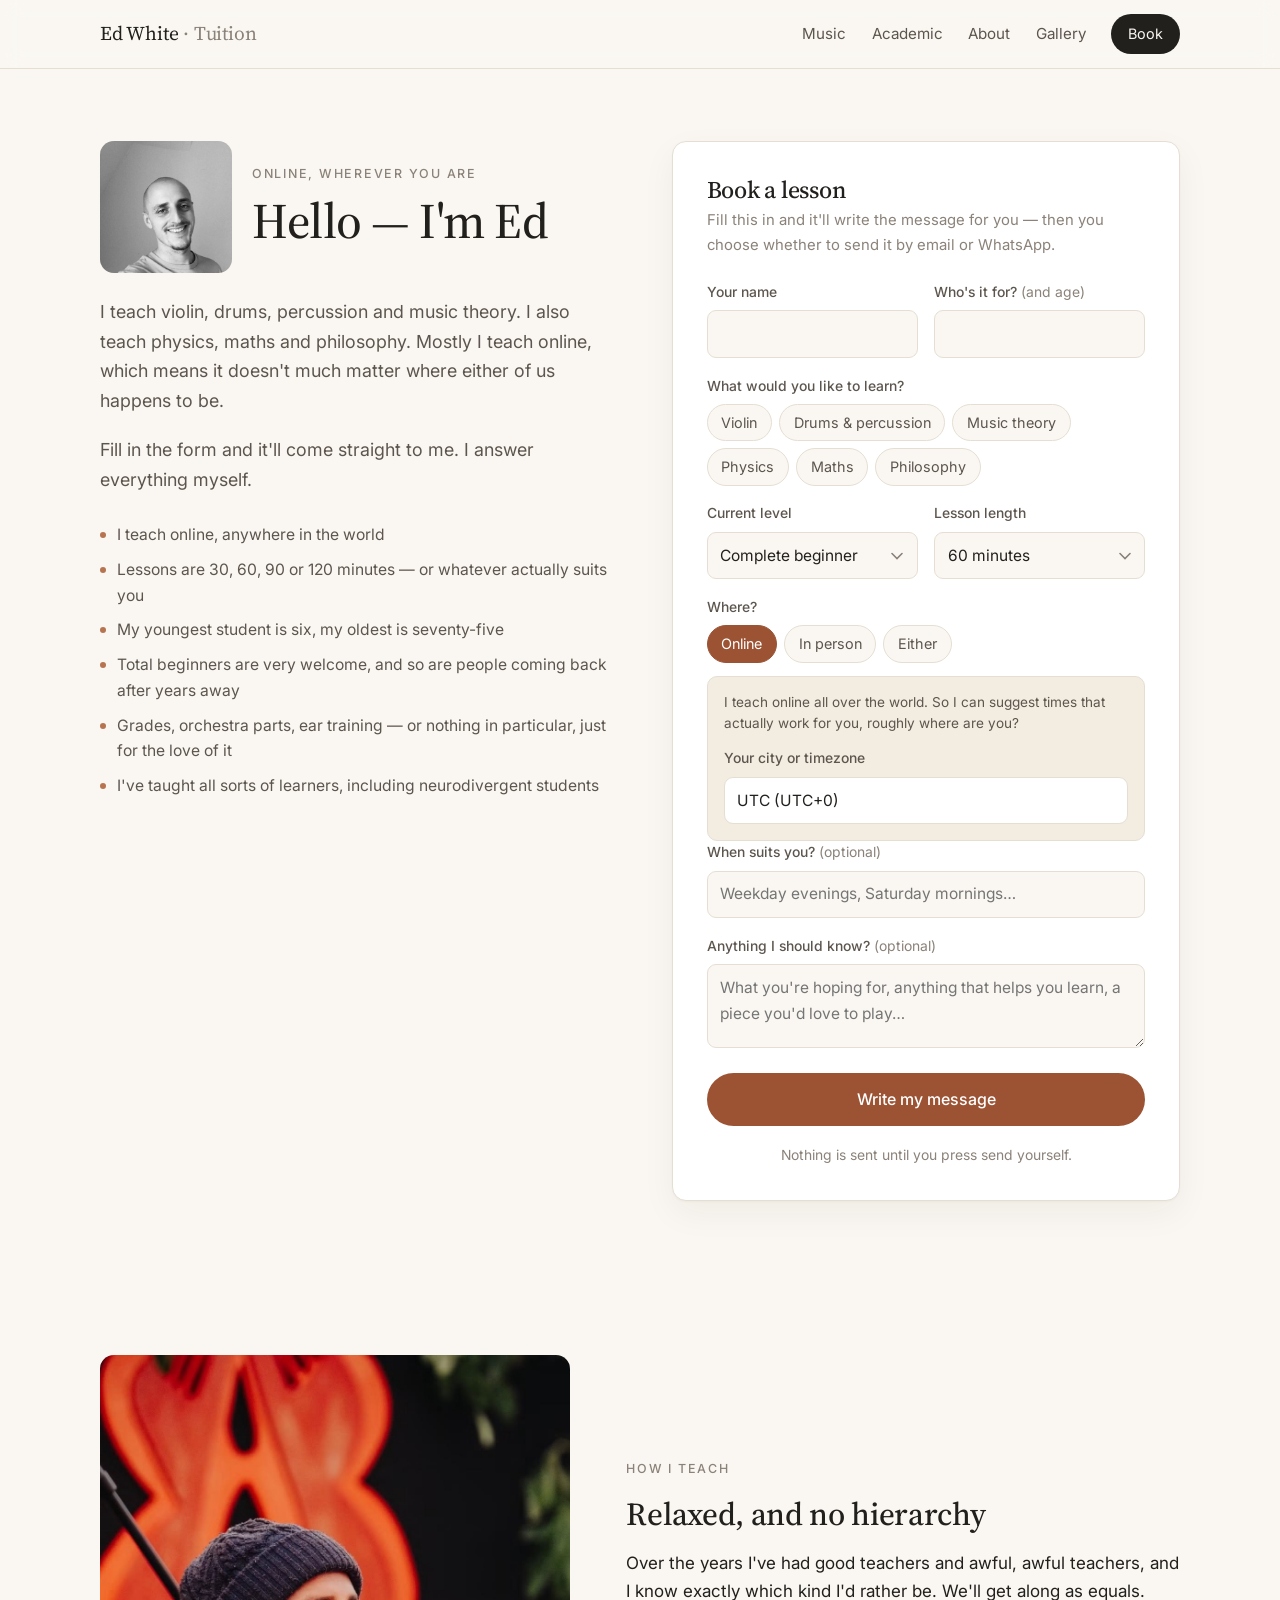
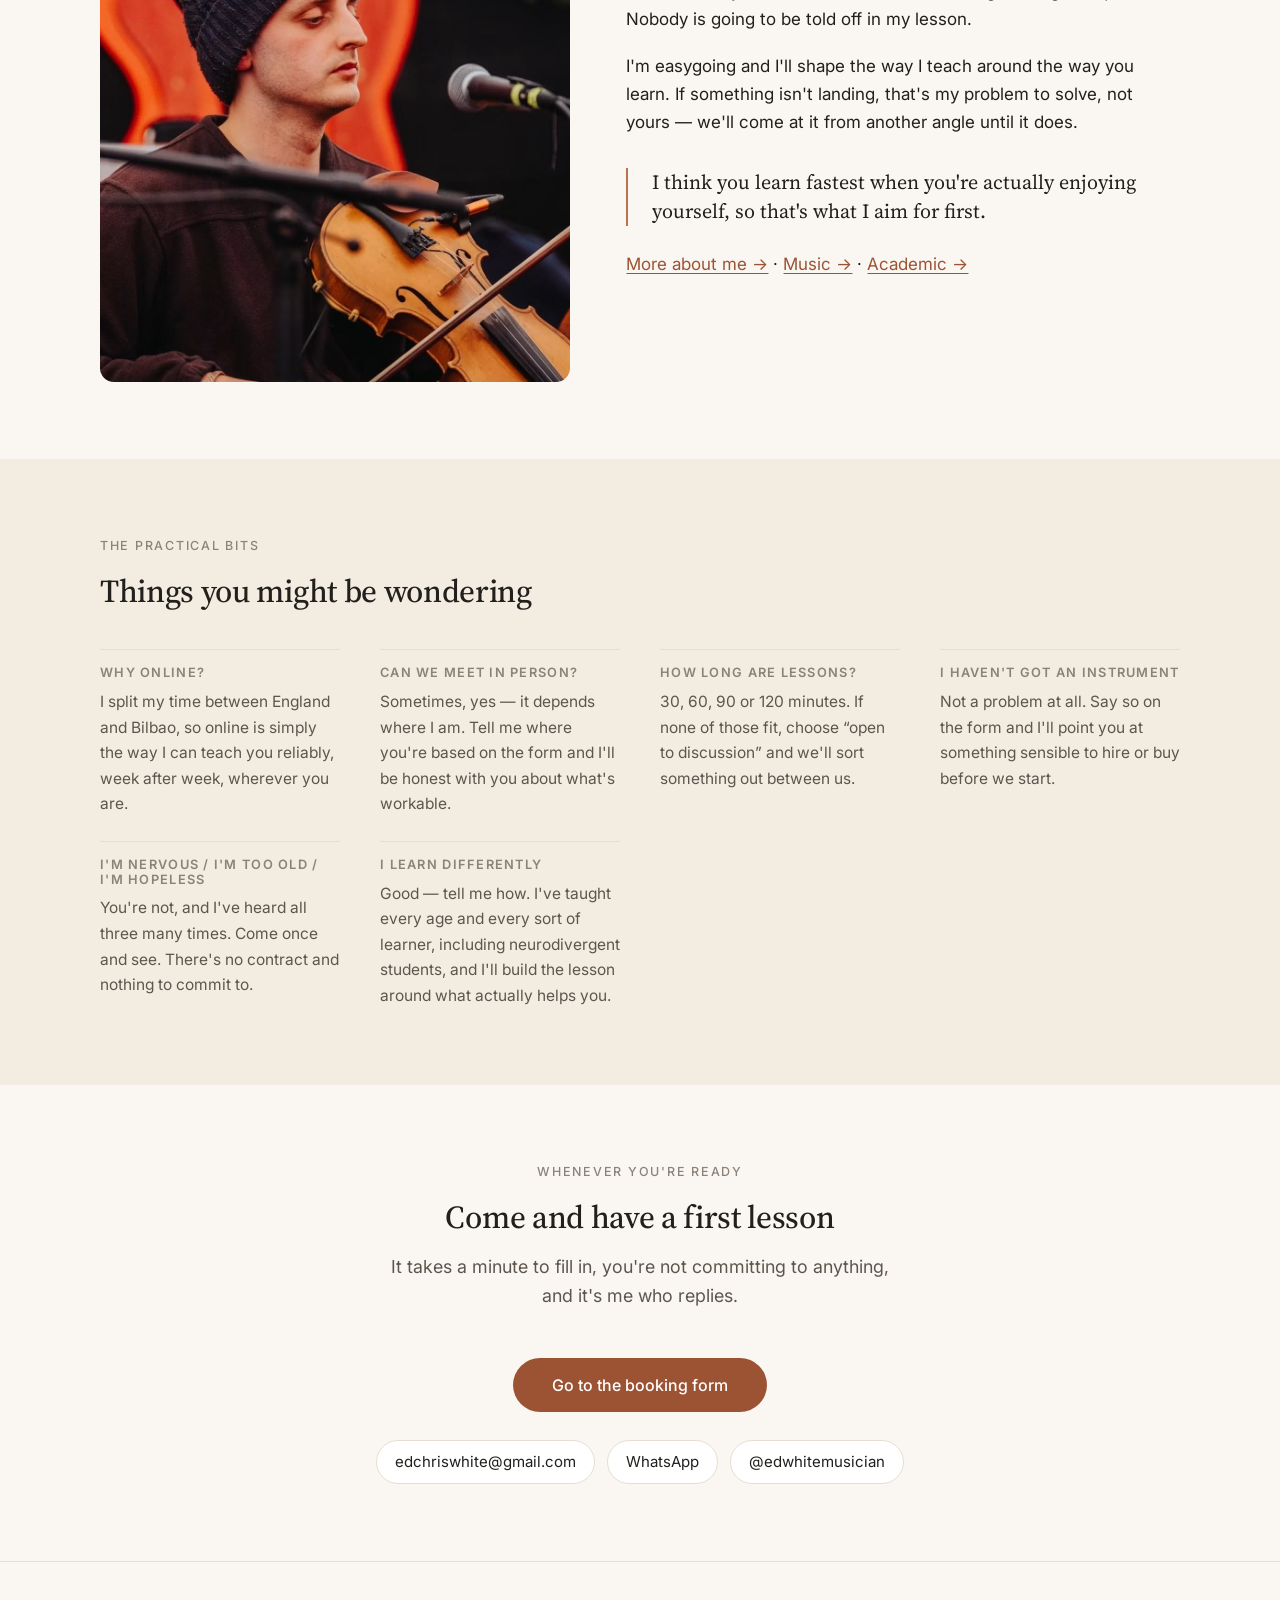
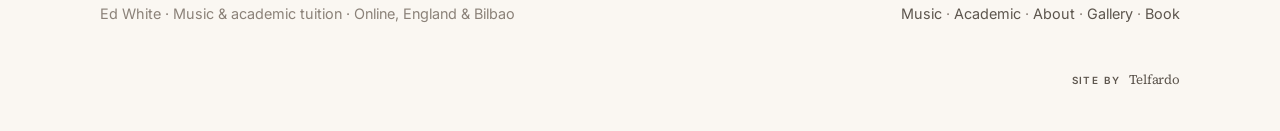
==== index.html @ caaca6c0 "Shorten the credit caption and change its handwriting Caption reads "Click for your own site" rather" ====
<!doctype html>
<html lang="en-GB">
<head>
<meta charset="utf-8">
<meta name="viewport" content="width=device-width, initial-scale=1">
<title>Lessons with Ed White — Music &amp; Academic Tuition</title>
<meta name="description" content="I teach violin, drums, percussion and music theory, and physics, maths and philosophy. Mostly online, wherever you are — and in person when I'm in England or Bilbao.">
<link rel="preconnect" href="https://fonts.googleapis.com">
<link rel="preconnect" href="https://fonts.gstatic.com" crossorigin>
<link href="https://fonts.googleapis.com/css2?family=Inter:wght@400;500;600&family=Nothing+You+Could+Do&family=Source+Serif+4:opsz,wght@8..60,400;8..60,500&display=swap" rel="stylesheet">
<link rel="stylesheet" href="styles.css">
<link rel="stylesheet" href="admin.css">
<script src="content.js" defer></script>
<script src="admin.js" defer></script>
</head>
<body>

<header class="site-head">
  <div class="wrap">
    <a class="brand" href="index.html">Ed White <span>· Tuition</span></a>
    <nav class="nav">
      <a href="music.html">Music</a>
      <a href="academic.html">Academic</a>
      <a href="about.html">About</a>
      <a href="gallery.html">Gallery</a>
      <a class="btn-sm" href="#book">Book</a>
    </nav>
  </div>
</header>

<main>

  <!-- Hero: booking form sits where the old slogan used to be -->
  <section class="hero" id="top">
    <div class="wrap hero-grid">

      <div>
        <div class="hero-intro">
          <div class="portrait photo" data-placeholder="ed-portrait.jpeg">
            <img src="images/ed-portrait.jpeg" alt="Portrait of Ed White, smiling" loading="eager" onerror="this.parentNode.classList.add('is-empty')">
          </div>
          <div>
            <p class="eyebrow">Online, wherever you are</p>
            <h1>Hello — I'm Ed</h1>
          </div>
        </div>

        <p class="lede">
          I teach violin, drums, percussion and music theory. I also teach physics, maths
          and philosophy. Mostly I teach online, which means it doesn't much matter where
          either of us happens to be.
        </p>

        <p class="lede" style="margin-top:1.1rem">
          Fill in the form and it'll come straight to me. I answer everything myself.
        </p>

        <ul class="facts">
          <li>I teach online, anywhere in the world</li>
          <li>Lessons are 30, 60, 90 or 120 minutes — or whatever actually suits you</li>
          <li>My youngest student is six, my oldest is seventy-five</li>
          <li>Total beginners are very welcome, and so are people coming back after years away</li>
          <li>Grades, orchestra parts, ear training — or nothing in particular, just for the love of it</li>
          <li>I've taught all sorts of learners, including neurodivergent students</li>
        </ul>
      </div>

      <!-- Booking form -->
      <div class="booking" id="book">
        <h2>Book a lesson</h2>
        <p class="form-note">Fill this in and it'll write the message for you — then you choose whether to send it by email or WhatsApp.</p>

        <form id="booking-form" novalidate>

          <div class="field-row">
            <div class="field">
              <label for="name">Your name</label>
              <input type="text" id="name" name="name" autocomplete="name" required>
            </div>
            <div class="field">
              <label for="student">Who's it for? <span class="opt">(and age)</span></label>
              <input type="text" id="student" name="student">
            </div>
          </div>

          <div class="field">
            <label>What would you like to learn?</label>
            <div class="chips" id="subjects">
              <input type="checkbox" id="s-violin" value="Violin"><label for="s-violin">Violin</label>
              <input type="checkbox" id="s-drums" value="Drums &amp; percussion"><label for="s-drums">Drums &amp; percussion</label>
              <input type="checkbox" id="s-theory" value="Music theory"><label for="s-theory">Music theory</label>
              <input type="checkbox" id="s-physics" value="Physics"><label for="s-physics">Physics</label>
              <input type="checkbox" id="s-maths" value="Maths"><label for="s-maths">Maths</label>
              <input type="checkbox" id="s-phil" value="Philosophy"><label for="s-phil">Philosophy</label>
            </div>
          </div>

          <div class="field-row">
            <div class="field">
              <label for="level">Current level</label>
              <select id="level" name="level">
                <option>Complete beginner</option>
                <option>A little experience</option>
                <option>Returning after a break</option>
                <option>Intermediate</option>
                <option>Advanced</option>
                <option>Working towards a grade or exam</option>
              </select>
            </div>
            <div class="field">
              <label for="length">Lesson length</label>
              <select id="length" name="length">
                <option>30 minutes</option>
                <option selected>60 minutes</option>
                <option>90 minutes</option>
                <option>120 minutes</option>
                <option>Open to discussion</option>
              </select>
            </div>
          </div>

          <div class="field">
            <label>Where?</label>
            <div class="chips" id="where">
              <input type="radio" name="where" id="w-online" value="Online" checked><label for="w-online">Online</label>
              <input type="radio" name="where" id="w-person" value="In person"><label for="w-person">In person</label>
              <input type="radio" name="where" id="w-either" value="Either — happy to discuss"><label for="w-either">Either</label>
            </div>
          </div>

          <!-- I split my time between England and Bilbao, so the useful
               follow-up question depends on the answer above. -->
          <div class="field-reveal" id="reveal-online">
            <p class="reveal-note">
              I teach online all over the world. So I can suggest times that actually work
              for you, roughly where are you?
            </p>
            <div class="field">
              <label for="timezone">Your city or timezone</label>
              <input type="text" id="timezone" name="timezone" placeholder="Detecting…">
            </div>
          </div>

          <div class="field-reveal" id="reveal-person" hidden>
            <p class="reveal-note">
              I move between <strong>England and Bilbao</strong>, so lessons in the same room
              depend on where I am at the time. Tell me where you are and I'll let you know
              when I'm next nearby — and if the timing doesn't work, online always does.
            </p>
            <div class="field">
              <label for="based">Where are you based?</label>
              <input type="text" id="based" name="based" placeholder="Town or city">
            </div>
          </div>

          <div class="field">
            <label for="when">When suits you? <span class="opt">(optional)</span></label>
            <input type="text" id="when" name="when" placeholder="Weekday evenings, Saturday mornings…">
          </div>

          <div class="field">
            <label for="notes">Anything I should know? <span class="opt">(optional)</span></label>
            <textarea id="notes" name="notes" placeholder="What you're hoping for, anything that helps you learn, a piece you'd love to play…"></textarea>
          </div>

          <button type="submit" class="btn btn-primary">Write my message</button>
          <p class="form-foot">Nothing is sent until you press send yourself.</p>
        </form>

        <div class="preview" id="preview" hidden>
          <h3>Your message</h3>
          <pre id="preview-text"></pre>
          <div class="preview-actions">
            <a class="btn btn-dark" id="send-email" href="#">Send by email</a>
            <a class="btn btn-primary" id="send-whatsapp" href="#">Send on WhatsApp</a>
            <button type="button" class="btn btn-ghost" id="copy-message">Copy the message instead</button>
          </div>
          <p class="preview-hint">
            “Send by email” opens whichever mail app your device is set up to use.
            If that isn't where you read your email, open
            <a href="#" id="send-gmail" target="_blank" rel="noopener">Gmail</a> or
            <a href="#" id="send-outlook" target="_blank" rel="noopener">Outlook</a> instead.
          </p>
          <p class="preview-hint">
            <strong>Using something else?</strong> Press <em>Copy the message</em> above, then paste it
            into a new email to <a href="mailto:edchriswhite@gmail.com">edchriswhite@gmail.com</a> —
            that works whatever you use. Or send it on WhatsApp to
            <a href="https://wa.me/447710241930">+44 7710 241930</a>.
          </p>
        </div>
      </div>

    </div>
  </section>

  <!-- What I teach -->
  <!-- What lessons are like -->
  <section id="how-i-teach">
    <div class="wrap about-grid">

      <div class="about-photo photo" data-placeholder="Add images/ed-playing-live.jpeg">
        <img src="images/ed-playing-live.jpeg" alt="Ed White playing the violin on stage" loading="lazy" onerror="this.parentNode.classList.add('is-empty')">
      </div>

      <div>
        <p class="eyebrow">How I teach</p>
        <h2>Relaxed, and no hierarchy</h2>
        <p>
          Over the years I've had good teachers and awful, awful teachers, and I know exactly
          which kind I'd rather be. We'll get along as equals. Nobody is going to be told off
          in my lesson.
        </p>
        <p>
          I'm easygoing and I'll shape the way I teach around the way you learn. If something
          isn't landing, that's my problem to solve, not yours — we'll come at it from another
          angle until it does.
        </p>
        <p class="quote">I think you learn fastest when you're actually enjoying yourself, so that's what I aim for first.</p>
        <p style="margin-top:1.5rem">
          <a href="about.html">More about me →</a> ·
          <a href="music.html">Music →</a> ·
          <a href="academic.html">Academic →</a>
        </p>
      </div>

    </div>
  </section>

  <!-- The practical bits -->
  <section id="practical" class="section-alt">
    <div class="wrap">
      <div class="section-head">
        <p class="eyebrow">The practical bits</p>
        <h2>Things you might be wondering</h2>
      </div>

      <div class="detail-rows">
        <div>
          <h3>Why online?</h3>
          <p>I split my time between England and Bilbao, so online is simply the way I can teach you reliably, week after week, wherever you are.</p>
        </div>
        <div>
          <h3>Can we meet in person?</h3>
          <p>Sometimes, yes — it depends where I am. Tell me where you're based on the form and I'll be honest with you about what's workable.</p>
        </div>
        <div>
          <h3>How long are lessons?</h3>
          <p>30, 60, 90 or 120 minutes. If none of those fit, choose “open to discussion” and we'll sort something out between us.</p>
        </div>
        <div>
          <h3>I haven't got an instrument</h3>
          <p>Not a problem at all. Say so on the form and I'll point you at something sensible to hire or buy before we start.</p>
        </div>
        <div>
          <h3>I'm nervous / I'm too old / I'm hopeless</h3>
          <p>You're not, and I've heard all three many times. Come once and see. There's no contract and nothing to commit to.</p>
        </div>
        <div>
          <h3>I learn differently</h3>
          <p>Good — tell me how. I've taught every age and every sort of learner, including neurodivergent students, and I'll build the lesson around what actually helps you.</p>
        </div>
      </div>
    </div>
  </section>

  <!-- Closing CTA -->
  <section id="cta">
    <div class="wrap cta-band">
      <p class="eyebrow">Whenever you're ready</p>
      <h2>Come and have a first lesson</h2>
      <p class="lede">It takes a minute to fill in, you're not committing to anything, and it's me who replies.</p>
      <a class="btn btn-primary" href="#book">Go to the booking form</a>

      <div class="contact-strip">
        <a href="mailto:edchriswhite@gmail.com">edchriswhite@gmail.com</a>
        <a href="https://wa.me/447710241930">WhatsApp</a>
        <a href="https://instagram.com/edwhitemusician" target="_blank" rel="noopener">@edwhitemusician</a>
      </div>
    </div>
  </section>

</main>

<footer class="site-foot">
  <div class="wrap">
    <p>Ed White · Music &amp; academic tuition · Online, England &amp; Bilbao</p>
    <p><a href="music.html">Music</a> · <a href="academic.html">Academic</a> · <a href="about.html">About</a> · <a href="gallery.html">Gallery</a> · <a href="#book">Book</a></p>
    <p class="credit"><a href="https://telfardo.com" rel="noopener"><span class="by">Site by</span><span class="me">Telfardo</span><span class="ed" aria-hidden="true"><svg viewBox="0 0 170 120"><path class="body" pathLength="1" d="M30,82 C34,68 38,60 44,56 C56,58 58,44 54,34 C50,22 64,14 74,20 C84,26 80,42 68,44 C80,46 98,50 106,56 C113,61 109,70 100,68 C90,66 74,58 64,52 C54,47 44,52 40,60"/><path class="bow" pathLength="1" d="M28,76 C52,66 80,50 104,38"/><path class="trail" pathLength="1" d="M30,82 C20,90 12,96 6,101"/><text class="cta" x="6" y="113">Click for your own site</text></svg></span></a></p>
  </div>
</footer>

<script src="script.js"></script>
</body>
</html>
---- styles.css ----
/* Ed White Tuition — quiet, warm, unfussy.
   One accent colour, lots of air, no gimmicks. */

:root {
  --paper:      #faf7f2;
  --paper-warm: #f3ece1;
  --card:       #ffffff;
  --ink:        #22201d;
  --ink-soft:   #5d564e;
  --ink-faint:  #8b8279;
  --line:       #e6ded2;
  --accent:     #9c5334;
  --accent-dim: #b8734f;
  --moss:       #4c5c4f;

  --serif: "Source Serif 4", Georgia, "Times New Roman", serif;
  --sans:  "Inter", -apple-system, BlinkMacSystemFont, "Segoe UI", Roboto, Helvetica, Arial, sans-serif;

  --wrap: 1080px;
  --radius: 14px;
}

*, *::before, *::after { box-sizing: border-box; }

html { scroll-behavior: smooth; }

body {
  margin: 0;
  background: var(--paper);
  color: var(--ink);
  font-family: var(--sans);
  font-size: 17px;
  line-height: 1.65;
  -webkit-font-smoothing: antialiased;
}

h1, h2, h3 {
  font-family: var(--serif);
  font-weight: 500;
  line-height: 1.15;
  letter-spacing: -0.01em;
  margin: 0 0 0.5em;
}

h1 { font-size: clamp(2.1rem, 5vw, 3.1rem); }
h2 { font-size: clamp(1.5rem, 3vw, 2rem); }
h3 { font-size: 1.15rem; }

p { margin: 0 0 1.1em; }
p:last-child { margin-bottom: 0; }

a { color: var(--accent); text-decoration-thickness: 1px; text-underline-offset: 3px; }
a:hover { color: var(--ink); }

img { max-width: 100%; display: block; }

.wrap {
  width: min(100% - 2.5rem, var(--wrap));
  margin-inline: auto;
}

.lede {
  font-size: 1.12rem;
  color: var(--ink-soft);
  max-width: 46ch;
}

.eyebrow {
  font-size: 0.78rem;
  letter-spacing: 0.14em;
  text-transform: uppercase;
  color: var(--ink-faint);
  font-weight: 500;
  margin-bottom: 1rem;
}

/* ---------- header ---------- */

.site-head {
  position: sticky;
  top: 0;
  z-index: 20;
  background: rgba(250, 247, 242, 0.88);
  backdrop-filter: blur(10px);
  border-bottom: 1px solid var(--line);
}

.site-head .wrap {
  display: flex;
  align-items: center;
  justify-content: space-between;
  gap: 1.5rem;
  min-height: 68px;
  padding-block: 0.6rem;
  flex-wrap: wrap;
}

.brand {
  font-family: var(--serif);
  font-size: 1.22rem;
  color: var(--ink);
  text-decoration: none;
  letter-spacing: -0.01em;
}
.brand span { color: var(--ink-faint); }

.nav {
  display: flex;
  align-items: center;
  gap: 1.6rem;
  font-size: 0.95rem;
}

.nav a {
  color: var(--ink-soft);
  text-decoration: none;
}
.nav a:hover, .nav a[aria-current="page"] { color: var(--ink); }

.nav .btn-sm {
  background: var(--ink);
  color: var(--paper);
  padding: 0.5rem 1.05rem;
  border-radius: 100px;
  font-size: 0.9rem;
}
.nav .btn-sm:hover { background: var(--accent); color: #fff; }

/* ---------- hero ---------- */

.hero {
  padding: clamp(2.5rem, 6vw, 4.5rem) 0 clamp(3rem, 6vw, 5rem);
}

.hero-grid {
  display: grid;
  grid-template-columns: 1fr 1fr;
  gap: clamp(2rem, 5vw, 4rem);
  align-items: start;
}

.hero h1 { margin-bottom: 0.65rem; }

/* Small portrait sitting beside the page title — deliberately modest, and
   square, so there's no crop to go wrong on any screen. */

.hero-intro {
  display: flex;
  align-items: center;
  gap: 1.25rem;
  margin-bottom: 1.5rem;
}

.hero-intro .portrait {
  flex: none;
  width: 132px;
  aspect-ratio: 1;
  border-radius: 14px;
  overflow: hidden;
  background: var(--paper-warm);
}
.hero-intro .portrait img { width: 100%; height: 100%; object-fit: cover; object-position: center 18%; }

.hero-intro .eyebrow { margin-bottom: 0.5rem; }
.hero-intro h1 { margin-bottom: 0; }

.hero-photo {
  margin: 2rem 0 0;
  border-radius: var(--radius);
  overflow: hidden;
  background: var(--paper-warm);
  aspect-ratio: 1 / 1;
}
.hero-photo img { width: 100%; height: 100%; object-fit: cover; object-position: center; }

.facts {
  list-style: none;
  margin: 1.75rem 0 0;
  padding: 0;
  display: grid;
  gap: 0.55rem;
  font-size: 0.98rem;
  color: var(--ink-soft);
}
.facts li { display: flex; gap: 0.7rem; align-items: baseline; }
.facts li::before {
  content: "";
  flex: none;
  width: 6px; height: 6px;
  border-radius: 50%;
  background: var(--accent-dim);
  transform: translateY(-2px);
}

/* ---------- booking form ---------- */

.booking {
  background: var(--card);
  border: 1px solid var(--line);
  border-radius: var(--radius);
  padding: clamp(1.5rem, 3vw, 2.1rem);
  box-shadow: 0 1px 2px rgba(34, 32, 29, 0.03), 0 12px 34px rgba(34, 32, 29, 0.05);
}

.booking h2 { font-size: 1.5rem; margin-bottom: 0.3rem; }
.booking .form-note { font-size: 0.93rem; color: var(--ink-faint); margin-bottom: 1.5rem; }

.field { margin-bottom: 1.05rem; }
.field-row {
  display: grid;
  grid-template-columns: 1fr 1fr;
  gap: 1rem;
}

label {
  display: block;
  font-size: 0.87rem;
  font-weight: 500;
  color: var(--ink-soft);
  margin-bottom: 0.4rem;
}
label .opt { font-weight: 400; color: var(--ink-faint); }

input[type="text"],
input[type="email"],
select,
textarea {
  width: 100%;
  font: inherit;
  font-size: 0.97rem;
  color: var(--ink);
  background: var(--paper);
  border: 1px solid var(--line);
  border-radius: 9px;
  padding: 0.62rem 0.8rem;
  transition: border-color 0.15s ease, box-shadow 0.15s ease, background 0.15s ease;
}

textarea { resize: vertical; min-height: 84px; }

input:focus, select:focus, textarea:focus {
  outline: none;
  background: var(--card);
  border-color: var(--accent-dim);
  box-shadow: 0 0 0 3px rgba(156, 83, 52, 0.13);
}

select {
  appearance: none;
  background-image: url("data:image/svg+xml,%3Csvg xmlns='http://www.w3.org/2000/svg' width='12' height='8' viewBox='0 0 12 8'%3E%3Cpath d='M1 1.5 6 6.5l5-5' fill='none' stroke='%238b8279' stroke-width='1.6' stroke-linecap='round'/%3E%3C/svg%3E");
  background-repeat: no-repeat;
  background-position: right 0.85rem center;
  padding-right: 2.2rem;
}

/* chip choices */

.chips { display: flex; flex-wrap: wrap; gap: 0.45rem; }

.chips input { position: absolute; opacity: 0; pointer-events: none; }

.chips label {
  margin: 0;
  cursor: pointer;
  font-size: 0.9rem;
  font-weight: 400;
  color: var(--ink-soft);
  background: var(--paper);
  border: 1px solid var(--line);
  border-radius: 100px;
  padding: 0.36rem 0.85rem;
  transition: all 0.15s ease;
  user-select: none;
}
.chips label:hover { border-color: var(--accent-dim); color: var(--ink); }

.chips input:checked + label {
  background: var(--accent);
  border-color: var(--accent);
  color: #fff;
}
.chips input:focus-visible + label { box-shadow: 0 0 0 3px rgba(156, 83, 52, 0.2); }

.btn {
  display: inline-block;
  font: inherit;
  font-size: 1rem;
  font-weight: 500;
  border: 1px solid transparent;
  border-radius: 100px;
  padding: 0.78rem 1.6rem;
  cursor: pointer;
  text-decoration: none;
  text-align: center;
  transition: background 0.15s ease, color 0.15s ease, border-color 0.15s ease;
}

.btn-primary { background: var(--accent); color: #fff; width: 100%; }
.btn-primary:hover { background: #86462b; color: #fff; }

.btn-dark { background: var(--ink); color: var(--paper); }
.btn-dark:hover { background: #3c3733; color: var(--paper); }

.btn-ghost {
  background: transparent;
  color: var(--ink);
  border-color: var(--line);
}
.btn-ghost:hover { border-color: var(--ink); color: var(--ink); }

.form-foot {
  margin-top: 1.1rem;
  font-size: 0.87rem;
  color: var(--ink-faint);
  text-align: center;
}

/* message preview */

.preview {
  margin-top: 1.25rem;
  border: 1px solid var(--line);
  border-radius: 11px;
  background: var(--paper-warm);
  padding: 1.1rem 1.2rem;
}
.preview[hidden] { display: none; }
.preview h3 { font-family: var(--sans); font-size: 0.82rem; letter-spacing: 0.1em; text-transform: uppercase; color: var(--ink-faint); font-weight: 600; }
.preview pre {
  margin: 0 0 1rem;
  font-family: var(--sans);
  font-size: 0.93rem;
  line-height: 1.6;
  color: var(--ink-soft);
  white-space: pre-wrap;
  word-wrap: break-word;
}
.preview-actions { display: flex; gap: 0.6rem; flex-wrap: wrap; }
.preview-actions .btn { flex: 1; min-width: 148px; padding-block: 0.6rem; font-size: 0.94rem; }
.preview-actions .btn-primary { width: auto; }
.preview-actions .btn-ghost { flex-basis: 100%; }

.preview-hint {
  margin: 0.9rem 0 0;
  font-size: 0.84rem;
  line-height: 1.5;
  color: var(--ink-faint);
}
.preview-hint + .preview-hint {
  margin-top: 0.55rem;
  padding-top: 0.55rem;
  border-top: 1px solid var(--line);
}

/* Fields that only appear once a relevant option is chosen. */

.field-reveal {
  background: var(--paper-warm);
  border: 1px solid var(--line);
  border-radius: 10px;
  padding: 0.9rem 1rem 1rem;
  margin-top: -0.2rem;
}
.field-reveal[hidden] { display: none; }
.field-reveal .field:last-child { margin-bottom: 0; }
.field-reveal input { background: var(--card); }

.reveal-note {
  font-size: 0.85rem;
  line-height: 1.55;
  color: var(--ink-soft);
  margin: 0 0 0.85rem;
}

/* ---------- sections ---------- */

section { padding-block: clamp(3rem, 6vw, 5rem); }

.section-alt { background: var(--paper-warm); }

.section-head { max-width: 52ch; margin-bottom: 2.5rem; }

.cards {
  display: grid;
  grid-template-columns: repeat(auto-fit, minmax(258px, 1fr));
  gap: 1.1rem;
}

.card {
  background: var(--card);
  border: 1px solid var(--line);
  border-radius: var(--radius);
  padding: 1.6rem 1.5rem;
}
.section-alt .card { background: var(--paper); }

.card h3 { margin-bottom: 0.4rem; }
.card p { font-size: 0.96rem; color: var(--ink-soft); }

.card .tag {
  display: inline-block;
  font-size: 0.72rem;
  letter-spacing: 0.1em;
  text-transform: uppercase;
  color: var(--accent);
  font-weight: 600;
  margin-bottom: 0.75rem;
}
.card .tag.academic { color: var(--moss); }

/* about */

.about-grid {
  display: grid;
  grid-template-columns: 0.85fr 1fr;
  gap: clamp(2rem, 5vw, 3.5rem);
  align-items: center;
}

.about-photo {
  border-radius: var(--radius);
  overflow: hidden;
  background: var(--paper-warm);
  aspect-ratio: 3 / 4;
}
.about-photo img { width: 100%; height: 100%; object-fit: cover; }

/* pull quote */

.quote {
  border-left: 2px solid var(--accent-dim);
  padding-left: 1.5rem;
  margin: 2rem 0 0;
  font-family: var(--serif);
  font-size: 1.25rem;
  line-height: 1.45;
  color: var(--ink);
}

/* ---------- photo story page ---------- */

.story {
  display: grid;
  grid-template-columns: 1fr 1fr;
  gap: clamp(2rem, 5vw, 4rem);
  align-items: center;
  margin-bottom: clamp(3rem, 7vw, 5.5rem);
}
.story:last-child { margin-bottom: 0; }
.story.flip .story-text { order: 2; }

.story-photo {
  border-radius: var(--radius);
  overflow: hidden;
  background: var(--paper-warm);
  aspect-ratio: 4 / 5;
}
.story-photo img { width: 100%; height: 100%; object-fit: cover; }

.story-text h2 { margin-bottom: 0.6rem; }
.story-text p { color: var(--ink-soft); }

.caption {
  margin-top: 0.9rem;
  font-size: 0.85rem;
  color: var(--ink-faint);
}

/* graceful placeholder when a photo file isn't there yet */

.photo.is-empty {
  display: grid;
  place-items: center;
  background:
    repeating-linear-gradient(
      -45deg,
      var(--paper-warm) 0 14px,
      #efe7da 14px 28px
    );
  border: 1px dashed #d8cdbd;
}
.photo.is-empty img { display: none; }
.photo.is-empty::after {
  content: "♪  " attr(data-placeholder);
  font-size: 0.84rem;
  color: #9a9086;
  text-align: center;
  padding: 1.5rem;
  max-width: 26ch;
  line-height: 1.55;
  background: rgba(250, 247, 242, 0.82);
  border-radius: 8px;
}

/* ---------- pickable subject cards ---------- */

/* ---------- how it works ---------- */

.steps {
  list-style: none;
  counter-reset: step;
  margin: 0;
  padding: 0;
  display: grid;
  grid-template-columns: repeat(auto-fit, minmax(240px, 1fr));
  gap: 1.75rem;
}

.steps li {
  counter-increment: step;
  padding-top: 1.1rem;
  border-top: 2px solid var(--line);
}

.steps li::before {
  content: counter(step);
  display: block;
  font-family: var(--serif);
  font-size: 1.45rem;
  color: var(--accent);
  margin-bottom: 0.35rem;
}

.steps h3 { font-size: 1.05rem; margin-bottom: 0.3rem; }
.steps p { font-size: 0.95rem; color: var(--ink-soft); margin: 0; }

/* ---------- practical detail rows ---------- */

.detail-rows {
  display: grid;
  grid-template-columns: repeat(auto-fit, minmax(230px, 1fr));
  gap: 1.5rem 2.5rem;
}

.detail-rows > div { border-top: 1px solid var(--line); padding-top: 1rem; }
.detail-rows h3 { font-family: var(--sans); font-size: 0.8rem; letter-spacing: 0.1em; text-transform: uppercase; color: var(--ink-faint); font-weight: 600; margin-bottom: 0.5rem; }
.detail-rows p { font-size: 0.97rem; color: var(--ink-soft); margin: 0; }

/* ---------- closing call to action ---------- */

.cta-band { text-align: center; }
.cta-band .lede { margin-inline: auto; }
.cta-band .contact-strip { justify-content: center; }
.cta-band .btn { margin-top: 1.75rem; }
.cta-band .btn-primary { width: auto; padding-inline: 2.4rem; }

/* ---------- gallery ---------- */

.gallery {
  display: grid;
  grid-template-columns: repeat(auto-fit, minmax(260px, 1fr));
  gap: 1.1rem;
}

.gallery figure {
  margin: 0;
}

.gallery .photo {
  border-radius: var(--radius);
  overflow: hidden;
  background: var(--paper-warm);
  aspect-ratio: 3 / 4;
}
.gallery .photo img { width: 100%; height: 100%; object-fit: cover; }

.gallery .wide { grid-column: span 2; }
.gallery .wide .photo { aspect-ratio: 3 / 2; }

/* square source images sit better without a tall crop */
.gallery .square .photo { aspect-ratio: 1 / 1; }

/* ---------- student note cards (stand-ins until lesson photos exist) ---------- */

.note-cards {
  display: grid;
  grid-template-columns: 1fr 1fr;
  gap: 1.1rem;
}

.note-card {
  background: var(--card);
  border: 1px solid var(--line);
  border-radius: var(--radius);
  padding: 2rem 1.8rem;
}

.note-card .age {
  display: block;
  font-family: var(--serif);
  font-size: 2.6rem;
  line-height: 1;
  color: var(--accent);
  margin-bottom: 0.85rem;
}

.note-card h3 {
  font-size: 1.25rem;
  margin-bottom: 0.6rem;
}

.note-card p {
  font-size: 0.97rem;
  color: var(--ink-soft);
}

.gallery figcaption {
  margin-top: 0.7rem;
  font-size: 0.88rem;
  color: var(--ink-faint);
  line-height: 1.5;
}

/* ---------- long-form prose ---------- */

.prose {
  max-width: 62ch;
}

.prose h2 {
  margin-top: 2.75rem;
  margin-bottom: 0.9rem;
}
.prose h2:first-child { margin-top: 0; }

.prose p { color: var(--ink-soft); }

.prose > .quote { max-width: none; }

.prose-split {
  display: grid;
  grid-template-columns: 1fr 1.55fr;
  gap: clamp(2rem, 5vw, 4rem);
  align-items: start;
}

.prose-aside {
  position: sticky;
  top: 100px;
}

.prose-aside .photo {
  border-radius: var(--radius);
  overflow: hidden;
  background: var(--paper-warm);
  aspect-ratio: 3 / 4;
  margin-bottom: 1.25rem;
}
.prose-aside .photo img { width: 100%; height: 100%; object-fit: cover; }

.credentials {
  list-style: none;
  margin: 0;
  padding: 0;
  display: grid;
  gap: 0.9rem;
  font-size: 0.93rem;
}
.credentials li {
  border-top: 1px solid var(--line);
  padding-top: 0.9rem;
  color: var(--ink-soft);
}
.credentials strong {
  display: block;
  font-weight: 500;
  color: var(--ink);
}

/* ---------- contact strip ---------- */

.contact-strip {
  display: flex;
  flex-wrap: wrap;
  gap: 0.7rem;
  margin-top: 1.75rem;
}

.contact-strip a {
  display: inline-flex;
  align-items: center;
  gap: 0.5rem;
  background: var(--card);
  border: 1px solid var(--line);
  border-radius: 100px;
  padding: 0.55rem 1.15rem;
  font-size: 0.94rem;
  color: var(--ink);
  text-decoration: none;
}
.contact-strip a:hover { border-color: var(--accent-dim); color: var(--accent); }

/* ---------- footer ---------- */

.site-foot {
  border-top: 1px solid var(--line);
  padding-block: 2.5rem;
  font-size: 0.9rem;
  color: var(--ink-faint);
}
.site-foot .wrap {
  display: flex;
  justify-content: space-between;
  gap: 1.5rem;
  flex-wrap: wrap;
}
.site-foot a { color: var(--ink-soft); text-decoration: none; }
.site-foot a:hover { color: var(--accent); }

.site-foot .wrap > p { margin-bottom: 0; }

.site-foot .credit {
  flex: 0 0 100%;
  margin-top: 1.1rem;
  text-align: right;
}

/* Same move as the brand mark: the name in the serif, the qualifier in
   small tracked sans beside it. */
.site-foot .credit a {
  display: inline-flex;
  align-items: baseline;
  gap: 0.6em;
}
.site-foot .credit .by {
  font-size: 0.62rem;
  font-weight: 600;
  text-transform: uppercase;
  letter-spacing: 0.14em;
  color: var(--ink-soft);
  transition: color 0.3s ease;
}
.site-foot .credit .me {
  font-family: var(--serif);
  font-size: 0.82rem;
  letter-spacing: -0.01em;
  color: var(--ink-soft);
  transition: color 0.3s ease;
}
.site-foot .credit a:hover .by { color: var(--ink); }

@media (prefers-reduced-motion: reduce) {
  .site-foot .credit .me,
  .site-foot .credit .by { transition: none; }
}

/* ---------- responsive ---------- */

@media (max-width: 860px) {
  .hero-grid,
  .about-grid,
  .prose-split,
  .story { grid-template-columns: 1fr; }

  .prose-aside { position: static; }
  .prose-aside .photo { max-width: 340px; }

  /* Once the sidebar stacks it stops being a glanceable margin note and
     turns into a long list between the photo and the prose. */
  .credentials { display: none; }
  .gallery .wide { grid-column: span 1; }
  .gallery .wide .photo { aspect-ratio: 3 / 2; }
  .note-cards { grid-template-columns: 1fr; }

  .story.flip .story-text { order: 0; }

  .about-photo { max-width: 380px; }

  .hero-photo { aspect-ratio: 16 / 10; }

  .hero-intro { gap: 1rem; }
  .hero-intro .portrait { width: 92px; border-radius: 12px; }

  .nav { gap: 1.1rem; font-size: 0.92rem; }
}

@media (max-width: 520px) {
  body { font-size: 16px; }
  .field-row { grid-template-columns: 1fr; gap: 0; }
  .field-row .field { margin-bottom: 1.05rem; }
  .site-head .wrap { min-height: 0; }
}

@media (prefers-reduced-motion: reduce) {
  html { scroll-behavior: auto; }
  * { transition: none !important; }
}

/* ---------- footer credit: the cloud ----------
   Two conic gradients, heavily blurred, on one long loop - the second offset
   by half a cycle so a new bloom opens as the last fades, giving a continuous
   radiate rather than a pulse with gaps. Conic rather than radial so the
   layer carries several hues at once, and each bloom rotates as it grows so
   the colours actually travel. A slow full hue-rotate sits on top, so the
   cloud never settles on one colour.
   isolation keeps the z-index:-1 cloud inside the link's own layer. */

.site-foot .credit a { position: relative; isolation: isolate; }

.site-foot .credit a::before,
.site-foot .credit a::after {
  content: "";
  position: absolute;
  inset: -12px -22px;
  border-radius: 50%;
  opacity: 0;
  pointer-events: none;
  z-index: -1;
  transform: scale(0.55);
  filter: blur(16px);
}

.site-foot .credit a::before {
  background: conic-gradient(from 0deg,
              #ff6fae, #ffb347, #ffe66d, #6ee7b7, #5ec8ff, #a78bfa, #ff6fae);
}
.site-foot .credit a::after {
  background: conic-gradient(from 140deg,
              #7afcff, #b16cff, #ff8fab, #ffd56b, #7afcff);
}

.site-foot .credit a:hover::before,
.site-foot .credit a:hover::after,
.site-foot .credit a:focus-visible::before,
.site-foot .credit a:focus-visible::after {
  animation: creditCloud 7.5s ease-out infinite, creditHue 26s linear infinite;
}
.site-foot .credit a:hover::after,
.site-foot .credit a:focus-visible::after { animation-delay: 3.75s, 0s; }

@keyframes creditCloud {
  0%   { opacity: 0;    transform: scale(0.55) rotate(0deg); }
  30%  { opacity: 0.85; }
  100% { opacity: 0;    transform: scale(2.2) rotate(150deg); }
}
@keyframes creditHue {
  from { filter: blur(16px) hue-rotate(0deg); }
  to   { filter: blur(16px) hue-rotate(360deg); }
}

/* Ed, drawn out of the cloud ----------------------------------------
   Staged deliberately: the figure rises and draws first, the trail runs
   out of his back, then the caption writes itself along the end of it.
   pathLength="1" normalises every stroke, so one dashoffset value works
   for all of them regardless of their actual lengths. */

.site-foot .credit .ed {
  position: absolute;
  right: -6px;
  bottom: 140%;
  width: 170px;
  opacity: 0;
  transform: translateY(20px);
  transition: opacity 0.5s ease, transform 0.85s cubic-bezier(0.22, 1, 0.36, 1);
  pointer-events: none;
}
.site-foot .credit .ed svg { display: block; width: 100%; height: auto; overflow: visible; }

.site-foot .credit .ed path {
  fill: none;
  stroke: var(--ink);
  stroke-width: 1.7;
  stroke-linecap: round;
  stroke-linejoin: round;
  stroke-dasharray: 1;
  stroke-dashoffset: 1;
}
.site-foot .credit .ed .trail { stroke-width: 1.4; }

.site-foot .credit .ed .cta {
  font-family: "Nothing You Could Do", "Segoe Script", cursive;
  font-size: 13px;
  font-weight: 400;
  fill: var(--ink);
  /* The face ships one weight only, so thicken the strokes by painting a
     stroke underneath the fill rather than faux-bolding it. */
  stroke: var(--ink);
  stroke-width: 0.4;
  paint-order: stroke fill;
  /* Wiped in from the left, so it reads as being written rather than fading. */
  clip-path: inset(0 100% 0 0);
}

.site-foot .credit a:hover .ed,
.site-foot .credit a:focus-visible .ed { opacity: 1; transform: none; }

.site-foot .credit a:hover .ed .body,
.site-foot .credit a:focus-visible .ed .body { animation: creditDraw 1.3s ease-out forwards; }
.site-foot .credit a:hover .ed .bow,
.site-foot .credit a:focus-visible .ed .bow { animation: creditDraw 0.8s ease-out 0.5s forwards; }
.site-foot .credit a:hover .ed .trail,
.site-foot .credit a:focus-visible .ed .trail { animation: creditDraw 0.55s ease-out 1.35s forwards; }
.site-foot .credit a:hover .ed .cta,
.site-foot .credit a:focus-visible .ed .cta { animation: creditWrite 1s steps(23, end) 1.85s forwards; }

@keyframes creditDraw { to { stroke-dashoffset: 0; } }
@keyframes creditWrite { to { clip-path: inset(0 0 0 0); } }

/* The name lifts clear of the cloud while it's going. */
.site-foot .credit a:hover .me,
.site-foot .credit a:focus-visible .me { color: var(--ink); }
.site-foot .credit a:hover .by,
.site-foot .credit a:focus-visible .by { color: var(--ink); }

@media (prefers-reduced-motion: reduce) {
  .site-foot .credit a:hover::before,
  .site-foot .credit a:focus-visible::before { animation: none; opacity: 0.5; transform: scale(1.5); }
  .site-foot .credit a:hover::after,
  .site-foot .credit a:focus-visible::after { animation: none; opacity: 0; }
  .site-foot .credit .ed { transition: opacity 0.2s ease; }
  .site-foot .credit a:hover .ed,
  .site-foot .credit a:focus-visible .ed { transform: none; }
}
---- admin.css ----
/* Editor chrome. Only ever seen by whoever is signed in at /admin.html. */

.edw-editing { padding-bottom: 72px; }

.edw-bar {
  position: fixed;
  left: 0; right: 0; bottom: 0;
  z-index: 999;
  display: flex;
  align-items: center;
  gap: 0.5rem;
  flex-wrap: wrap;
  padding: 0.7rem 1rem;
  background: #22201d;
  color: #f3ece1;
  font-family: var(--sans);
  font-size: 0.88rem;
  box-shadow: 0 -4px 20px rgba(0, 0, 0, 0.18);
}

.edw-brand {
  font-weight: 600;
  letter-spacing: 0.08em;
  text-transform: uppercase;
  font-size: 0.72rem;
  color: #b8a998;
  margin-right: 0.35rem;
}

.edw-bar button {
  font: inherit;
  font-size: 0.86rem;
  color: #f3ece1;
  background: rgba(255, 255, 255, 0.09);
  border: 1px solid rgba(255, 255, 255, 0.16);
  border-radius: 100px;
  padding: 0.36rem 0.95rem;
  cursor: pointer;
}
.edw-bar button:hover { background: rgba(255, 255, 255, 0.18); }
.edw-bar button.is-on { background: #b8734f; border-color: #b8734f; color: #fff; }
.edw-bar button.edw-go { background: #9c5334; border-color: #9c5334; }
.edw-bar button.edw-go:hover { background: #b8734f; }

.edw-sep { flex: 1; }

.edw-status { color: #9a8f83; font-size: 0.82rem; }
.edw-status.is-dirty { color: #e8b48f; }

/* text mode */

.edw-editable {
  outline: 1px dashed rgba(156, 83, 52, 0.45);
  outline-offset: 3px;
  border-radius: 3px;
  cursor: text;
}
.edw-editable:focus {
  outline: 2px solid #9c5334;
  background: rgba(255, 255, 255, 0.6);
}

/* photo mode */

.edw-pickable { cursor: pointer; outline: 2px dashed rgba(156, 83, 52, 0.5); outline-offset: 3px; }
.edw-pickable:hover { outline-color: #9c5334; }
.edw-selected { outline: 3px solid #9c5334 !important; }

.edw-panel {
  position: fixed;
  right: 1rem;
  bottom: 84px;
  z-index: 1000;
  width: 260px;
  background: #fff;
  border: 1px solid #e6ded2;
  border-radius: 14px;
  padding: 1.1rem 1.2rem 1rem;
  box-shadow: 0 12px 40px rgba(34, 32, 29, 0.22);
  font-family: var(--sans);
  font-size: 0.88rem;
  color: #22201d;
}

.edw-panel h4 {
  margin: 0 0 0.9rem;
  font-family: var(--sans);
  font-size: 0.72rem;
  letter-spacing: 0.1em;
  text-transform: uppercase;
  color: #8b8279;
}

.edw-panel label {
  display: block;
  margin-bottom: 0.9rem;
  font-size: 0.84rem;
  color: #5d564e;
}
.edw-panel output { float: right; color: #9c5334; font-variant-numeric: tabular-nums; }
.edw-panel input[type="range"] { width: 100%; margin-top: 0.35rem; accent-color: #9c5334; }
.edw-panel select { width: 100%; margin-top: 0.35rem; }

.edw-panel-actions { display: flex; gap: 0.5rem; margin-top: 0.4rem; }
.edw-panel-actions button {
  flex: 1;
  font: inherit;
  font-size: 0.82rem;
  padding: 0.45rem 0.6rem;
  border-radius: 100px;
  border: 1px solid #e6ded2;
  background: #faf7f2;
  color: #22201d;
  cursor: pointer;
}
.edw-panel-actions button.edw-go { background: #9c5334; border-color: #9c5334; color: #fff; }

/* section mode */

.edw-outlined { outline: 2px dashed rgba(76, 92, 79, 0.4); outline-offset: -6px; position: relative; }

.edw-section-tools {
  position: absolute;
  top: 8px; right: 12px;
  z-index: 50;
  display: flex;
  gap: 0.3rem;
}
.edw-section-tools button {
  font: inherit;
  font-size: 0.78rem;
  padding: 0.28rem 0.6rem;
  border-radius: 100px;
  border: 1px solid #d8cdbd;
  background: rgba(255, 255, 255, 0.94);
  color: #22201d;
  cursor: pointer;
}
.edw-section-tools button:hover { border-color: #9c5334; color: #9c5334; }

@media (max-width: 640px) {
  .edw-bar { font-size: 0.8rem; padding: 0.55rem 0.7rem; }
  .edw-panel { right: 0.6rem; left: 0.6rem; width: auto; }
}
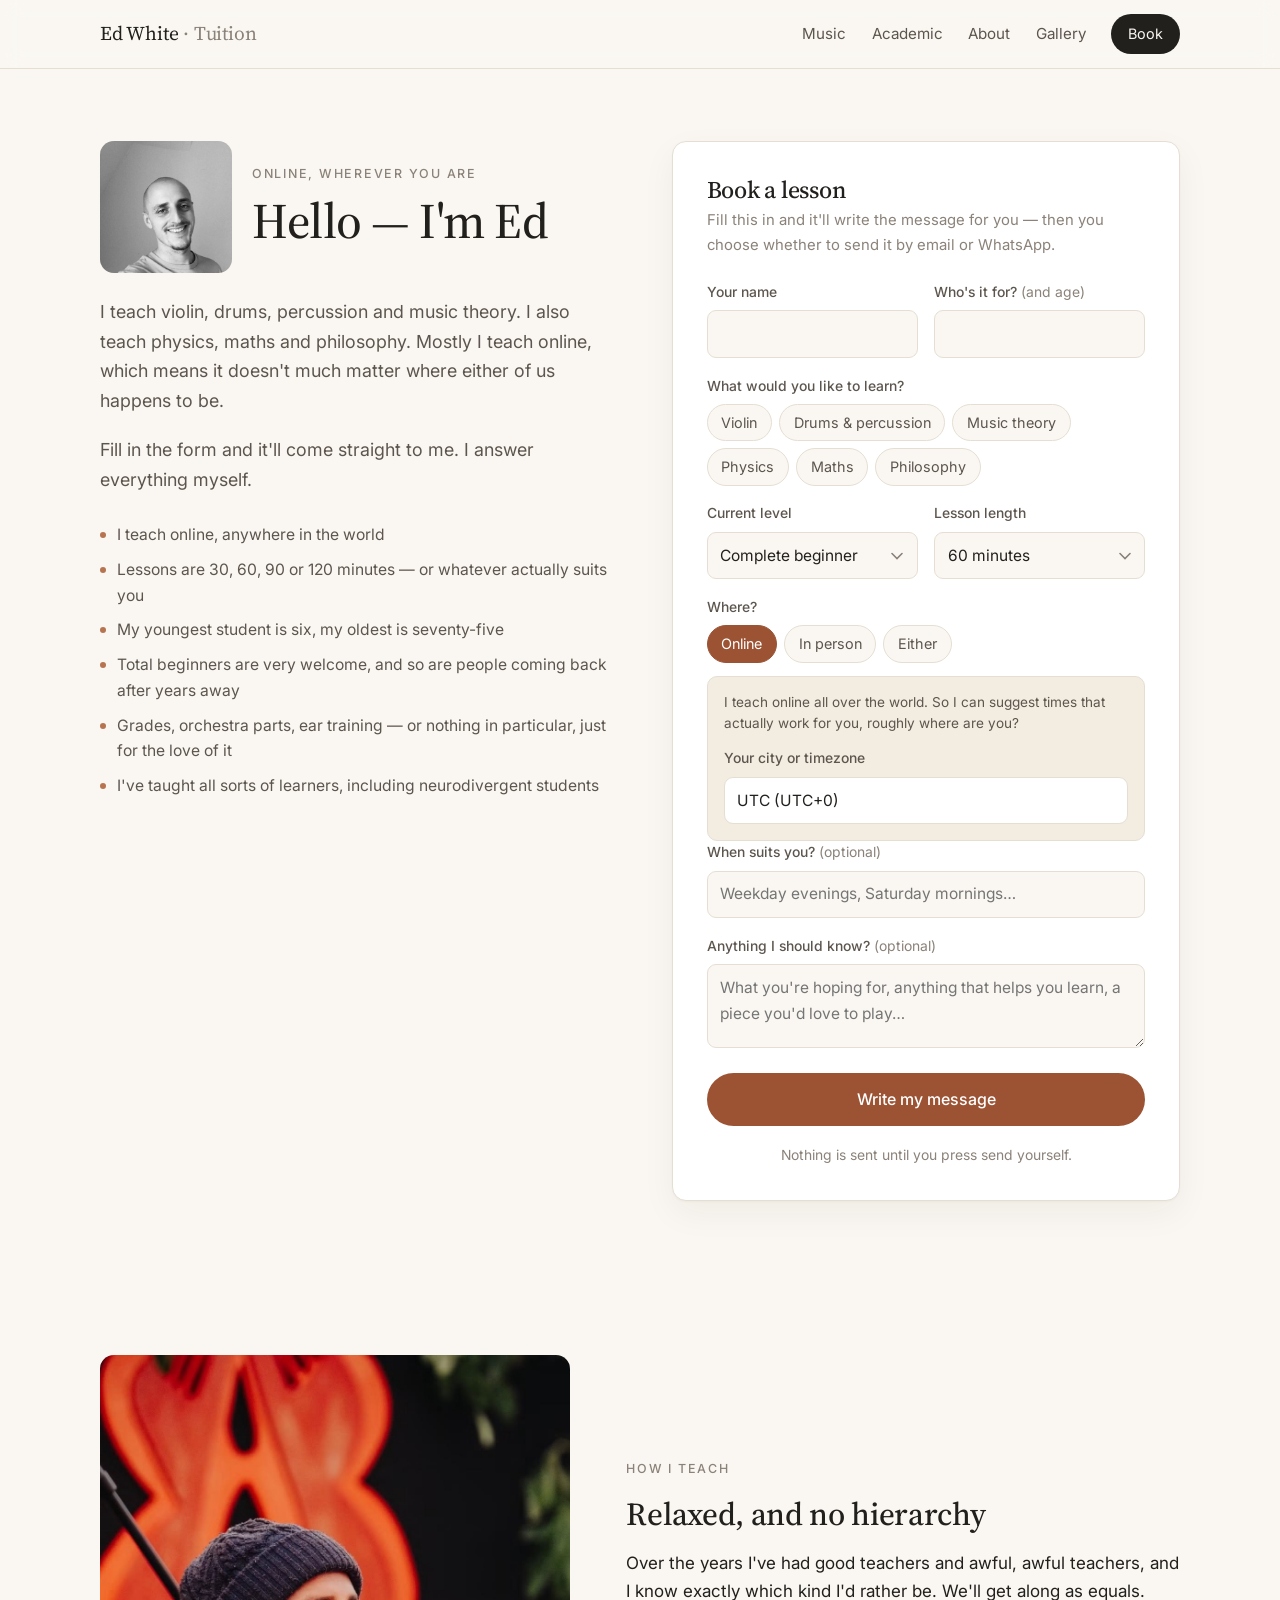
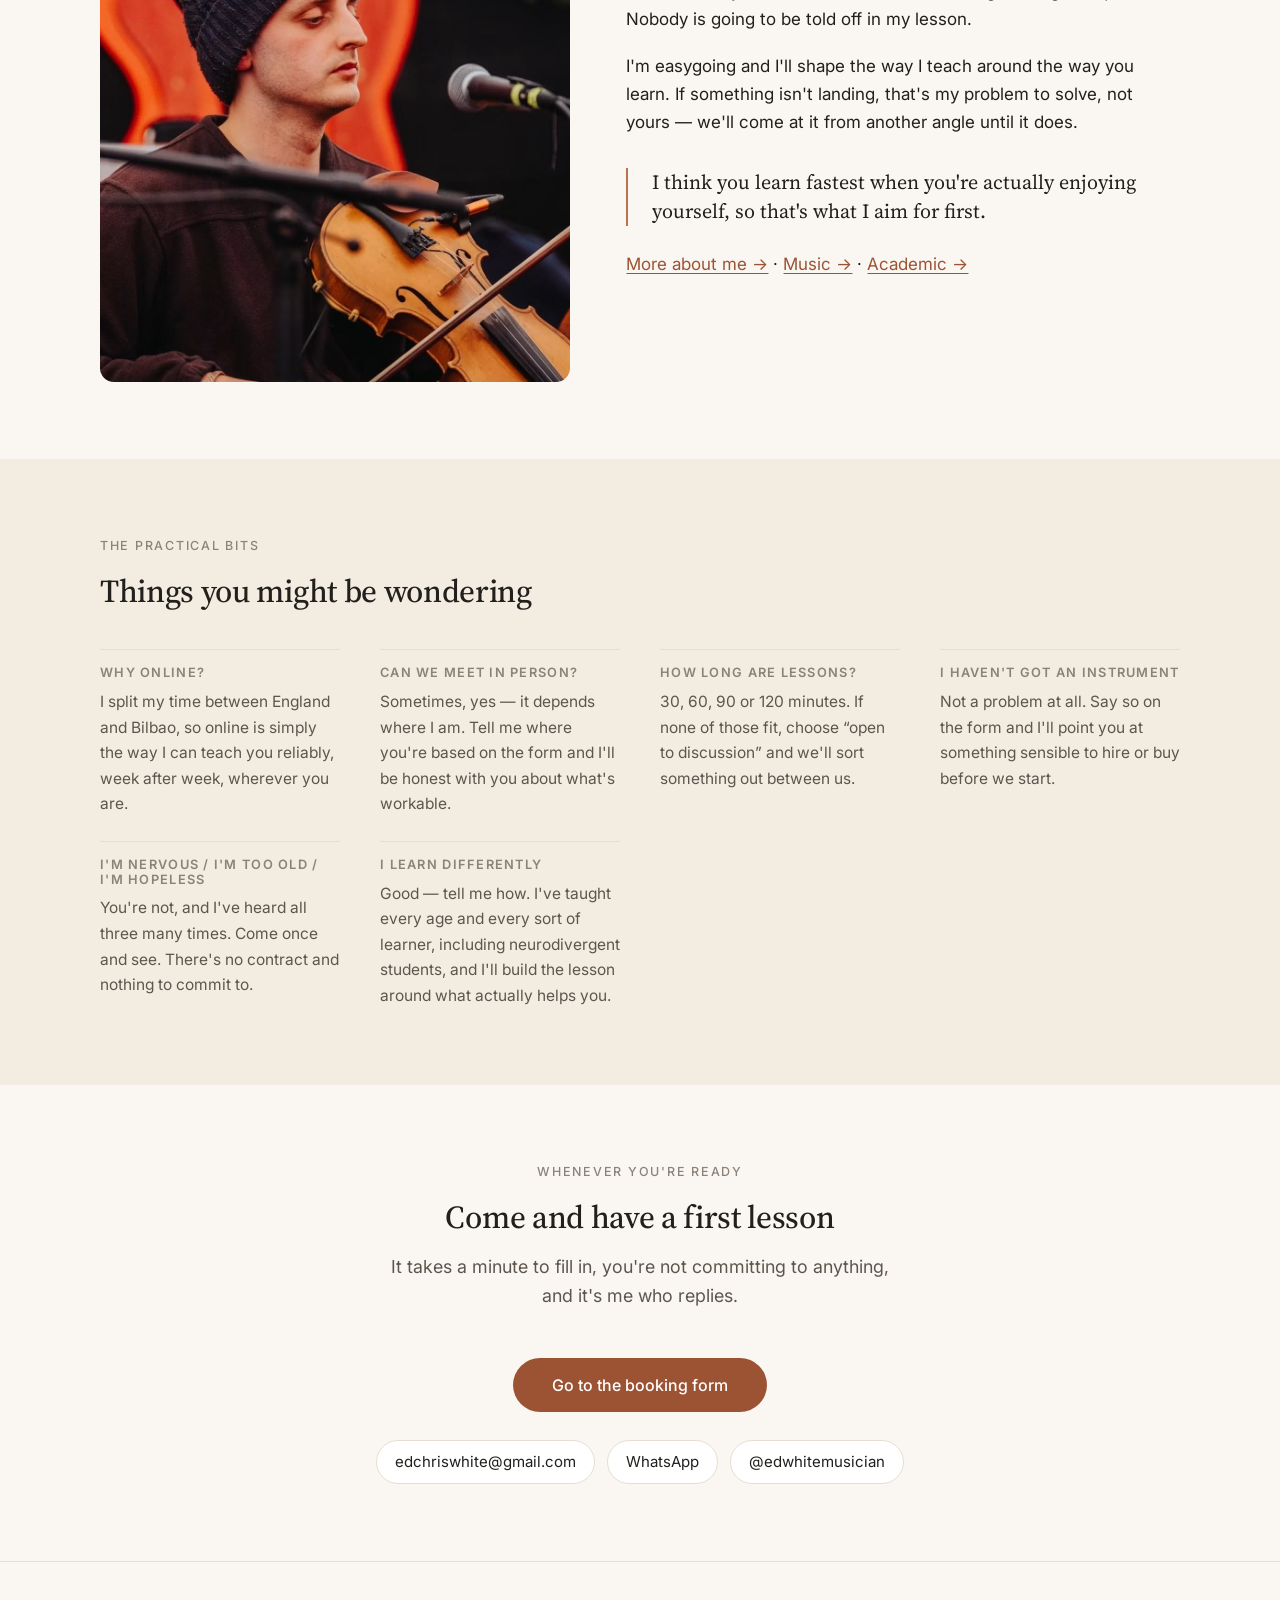
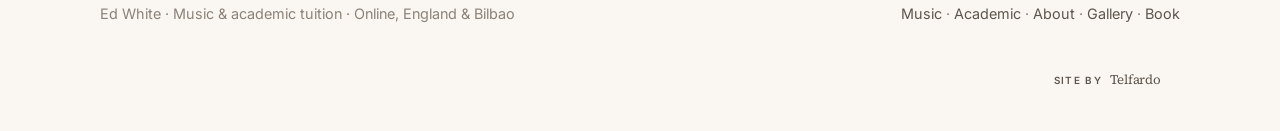
==== commit f3827f5a: "Swap the violin animation for a flip to the offer Alternative to the drawing on main, in case Ed wou" ====
--- a/index.html
+++ b/index.html
@@ -7,7 +7,7 @@
 <meta name="description" content="I teach violin, drums, percussion and music theory, and physics, maths and philosophy. Mostly online, wherever you are — and in person when I'm in England or Bilbao.">
 <link rel="preconnect" href="https://fonts.googleapis.com">
 <link rel="preconnect" href="https://fonts.gstatic.com" crossorigin>
-<link href="https://fonts.googleapis.com/css2?family=Inter:wght@400;500;600&family=Nothing+You+Could+Do&family=Source+Serif+4:opsz,wght@8..60,400;8..60,500&display=swap" rel="stylesheet">
+<link href="https://fonts.googleapis.com/css2?family=Inter:wght@400;500;600&family=Source+Serif+4:opsz,wght@8..60,400;8..60,500&display=swap" rel="stylesheet">
 <link rel="stylesheet" href="styles.css">
 <link rel="stylesheet" href="admin.css">
 <script src="content.js" defer></script>
@@ -285,7 +285,7 @@
   <div class="wrap">
     <p>Ed White · Music &amp; academic tuition · Online, England &amp; Bilbao</p>
     <p><a href="music.html">Music</a> · <a href="academic.html">Academic</a> · <a href="about.html">About</a> · <a href="gallery.html">Gallery</a> · <a href="#book">Book</a></p>
-    <p class="credit"><a href="https://telfardo.com" rel="noopener"><span class="by">Site by</span><span class="me">Telfardo</span><span class="ed" aria-hidden="true"><svg viewBox="0 0 170 120"><path class="body" pathLength="1" d="M30,82 C34,68 38,60 44,56 C56,58 58,44 54,34 C50,22 64,14 74,20 C84,26 80,42 68,44 C80,46 98,50 106,56 C113,61 109,70 100,68 C90,66 74,58 64,52 C54,47 44,52 40,60"/><path class="bow" pathLength="1" d="M28,76 C52,66 80,50 104,38"/><path class="trail" pathLength="1" d="M30,82 C20,90 12,96 6,101"/><text class="cta" x="6" y="113">Click for your own site</text></svg></span></a></p>
+    <p class="credit"><a href="https://telfardo.com" rel="noopener"><span class="swap"><span class="front">Site by</span><span class="back">Need one?</span></span><span class="me">Telfardo</span><span class="swap arrow"><span class="front"></span><span class="back">&rarr;</span></span></a></p>
   </div>
 </footer>
 
--- a/styles.css
+++ b/styles.css
@@ -709,39 +709,65 @@
 
 .site-foot .wrap > p { margin-bottom: 0; }
 
+/* ---------- footer credit ----------
+   Hovering flips "Site by" over to "Need one?" and turns up an arrow.
+   Telfardo sits outside both flipping boxes, so the name cannot vanish
+   mid-animation however the flip is timed.
+
+   Both faces are stacked in one grid cell, so each box is always as wide
+   as its wider face. Without that, swapping "Site by" for the longer
+   "Need one?" would change the width and shove the line sideways as it
+   turned. */
+
 .site-foot .credit {
   flex: 0 0 100%;
   margin-top: 1.1rem;
   text-align: right;
 }
-
-/* Same move as the brand mark: the name in the serif, the qualifier in
-   small tracked sans beside it. */
 .site-foot .credit a {
   display: inline-flex;
   align-items: baseline;
-  gap: 0.6em;
-}
-.site-foot .credit .by {
+  gap: 0.55em;
+}
+
+.site-foot .credit .me {
+  font-family: var(--serif);
+  font-size: 0.82rem;
+  letter-spacing: -0.01em;
+  color: var(--ink-soft);
+  transition: color 0.5s ease;
+}
+.site-foot .credit a:hover .me,
+.site-foot .credit a:focus-visible .me { color: var(--ink); }
+
+.site-foot .credit .swap {
+  display: inline-grid;
+  align-items: baseline;
+  transform-style: preserve-3d;
+  perspective: 600px;
+  /* The delay means brushing past on the way to a nav link doesn't set it off. */
+  transition: transform 0.8s cubic-bezier(0.4, 0, 0.2, 1) 0.12s;
+}
+.site-foot .credit .swap > * {
+  grid-area: 1 / 1;
+  backface-visibility: hidden;
   font-size: 0.62rem;
   font-weight: 600;
   text-transform: uppercase;
   letter-spacing: 0.14em;
   color: var(--ink-soft);
-  transition: color 0.3s ease;
-}
-.site-foot .credit .me {
-  font-family: var(--serif);
-  font-size: 0.82rem;
-  letter-spacing: -0.01em;
-  color: var(--ink-soft);
-  transition: color 0.3s ease;
-}
-.site-foot .credit a:hover .by { color: var(--ink); }
+}
+.site-foot .credit .swap > .back {
+  transform: rotateX(180deg);
+  color: var(--accent);
+}
+.site-foot .credit .arrow > * { font-size: 0.75rem; letter-spacing: 0; }
+
+.site-foot .credit a:hover .swap,
+.site-foot .credit a:focus-visible .swap { transform: rotateX(180deg); }
 
 @media (prefers-reduced-motion: reduce) {
-  .site-foot .credit .me,
-  .site-foot .credit .by { transition: none; }
+  .site-foot .credit .swap { transition: none; }
 }
 
 /* ---------- responsive ---------- */
@@ -785,129 +811,3 @@
   html { scroll-behavior: auto; }
   * { transition: none !important; }
 }
-
-/* ---------- footer credit: the cloud ----------
-   Two conic gradients, heavily blurred, on one long loop - the second offset
-   by half a cycle so a new bloom opens as the last fades, giving a continuous
-   radiate rather than a pulse with gaps. Conic rather than radial so the
-   layer carries several hues at once, and each bloom rotates as it grows so
-   the colours actually travel. A slow full hue-rotate sits on top, so the
-   cloud never settles on one colour.
-   isolation keeps the z-index:-1 cloud inside the link's own layer. */
-
-.site-foot .credit a { position: relative; isolation: isolate; }
-
-.site-foot .credit a::before,
-.site-foot .credit a::after {
-  content: "";
-  position: absolute;
-  inset: -12px -22px;
-  border-radius: 50%;
-  opacity: 0;
-  pointer-events: none;
-  z-index: -1;
-  transform: scale(0.55);
-  filter: blur(16px);
-}
-
-.site-foot .credit a::before {
-  background: conic-gradient(from 0deg,
-              #ff6fae, #ffb347, #ffe66d, #6ee7b7, #5ec8ff, #a78bfa, #ff6fae);
-}
-.site-foot .credit a::after {
-  background: conic-gradient(from 140deg,
-              #7afcff, #b16cff, #ff8fab, #ffd56b, #7afcff);
-}
-
-.site-foot .credit a:hover::before,
-.site-foot .credit a:hover::after,
-.site-foot .credit a:focus-visible::before,
-.site-foot .credit a:focus-visible::after {
-  animation: creditCloud 7.5s ease-out infinite, creditHue 26s linear infinite;
-}
-.site-foot .credit a:hover::after,
-.site-foot .credit a:focus-visible::after { animation-delay: 3.75s, 0s; }
-
-@keyframes creditCloud {
-  0%   { opacity: 0;    transform: scale(0.55) rotate(0deg); }
-  30%  { opacity: 0.85; }
-  100% { opacity: 0;    transform: scale(2.2) rotate(150deg); }
-}
-@keyframes creditHue {
-  from { filter: blur(16px) hue-rotate(0deg); }
-  to   { filter: blur(16px) hue-rotate(360deg); }
-}
-
-/* Ed, drawn out of the cloud ----------------------------------------
-   Staged deliberately: the figure rises and draws first, the trail runs
-   out of his back, then the caption writes itself along the end of it.
-   pathLength="1" normalises every stroke, so one dashoffset value works
-   for all of them regardless of their actual lengths. */
-
-.site-foot .credit .ed {
-  position: absolute;
-  right: -6px;
-  bottom: 140%;
-  width: 170px;
-  opacity: 0;
-  transform: translateY(20px);
-  transition: opacity 0.5s ease, transform 0.85s cubic-bezier(0.22, 1, 0.36, 1);
-  pointer-events: none;
-}
-.site-foot .credit .ed svg { display: block; width: 100%; height: auto; overflow: visible; }
-
-.site-foot .credit .ed path {
-  fill: none;
-  stroke: var(--ink);
-  stroke-width: 1.7;
-  stroke-linecap: round;
-  stroke-linejoin: round;
-  stroke-dasharray: 1;
-  stroke-dashoffset: 1;
-}
-.site-foot .credit .ed .trail { stroke-width: 1.4; }
-
-.site-foot .credit .ed .cta {
-  font-family: "Nothing You Could Do", "Segoe Script", cursive;
-  font-size: 13px;
-  font-weight: 400;
-  fill: var(--ink);
-  /* The face ships one weight only, so thicken the strokes by painting a
-     stroke underneath the fill rather than faux-bolding it. */
-  stroke: var(--ink);
-  stroke-width: 0.4;
-  paint-order: stroke fill;
-  /* Wiped in from the left, so it reads as being written rather than fading. */
-  clip-path: inset(0 100% 0 0);
-}
-
-.site-foot .credit a:hover .ed,
-.site-foot .credit a:focus-visible .ed { opacity: 1; transform: none; }
-
-.site-foot .credit a:hover .ed .body,
-.site-foot .credit a:focus-visible .ed .body { animation: creditDraw 1.3s ease-out forwards; }
-.site-foot .credit a:hover .ed .bow,
-.site-foot .credit a:focus-visible .ed .bow { animation: creditDraw 0.8s ease-out 0.5s forwards; }
-.site-foot .credit a:hover .ed .trail,
-.site-foot .credit a:focus-visible .ed .trail { animation: creditDraw 0.55s ease-out 1.35s forwards; }
-.site-foot .credit a:hover .ed .cta,
-.site-foot .credit a:focus-visible .ed .cta { animation: creditWrite 1s steps(23, end) 1.85s forwards; }
-
-@keyframes creditDraw { to { stroke-dashoffset: 0; } }
-@keyframes creditWrite { to { clip-path: inset(0 0 0 0); } }
-
-/* The name lifts clear of the cloud while it's going. */
-.site-foot .credit a:hover .me,
-.site-foot .credit a:focus-visible .me { color: var(--ink); }
-.site-foot .credit a:hover .by,
-.site-foot .credit a:focus-visible .by { color: var(--ink); }
-
-@media (prefers-reduced-motion: reduce) {
-  .site-foot .credit a:hover::before,
-  .site-foot .credit a:focus-visible::before { animation: none; opacity: 0.5; transform: scale(1.5); }
-  .site-foot .credit a:hover::after,
-  .site-foot .credit a:focus-visible::after { animation: none; opacity: 0; }
-  .site-foot .credit .ed { transition: opacity 0.2s ease; }
-  .site-foot .credit a:hover .ed,
-  .site-foot .credit a:focus-visible .ed { transform: none; }
-}
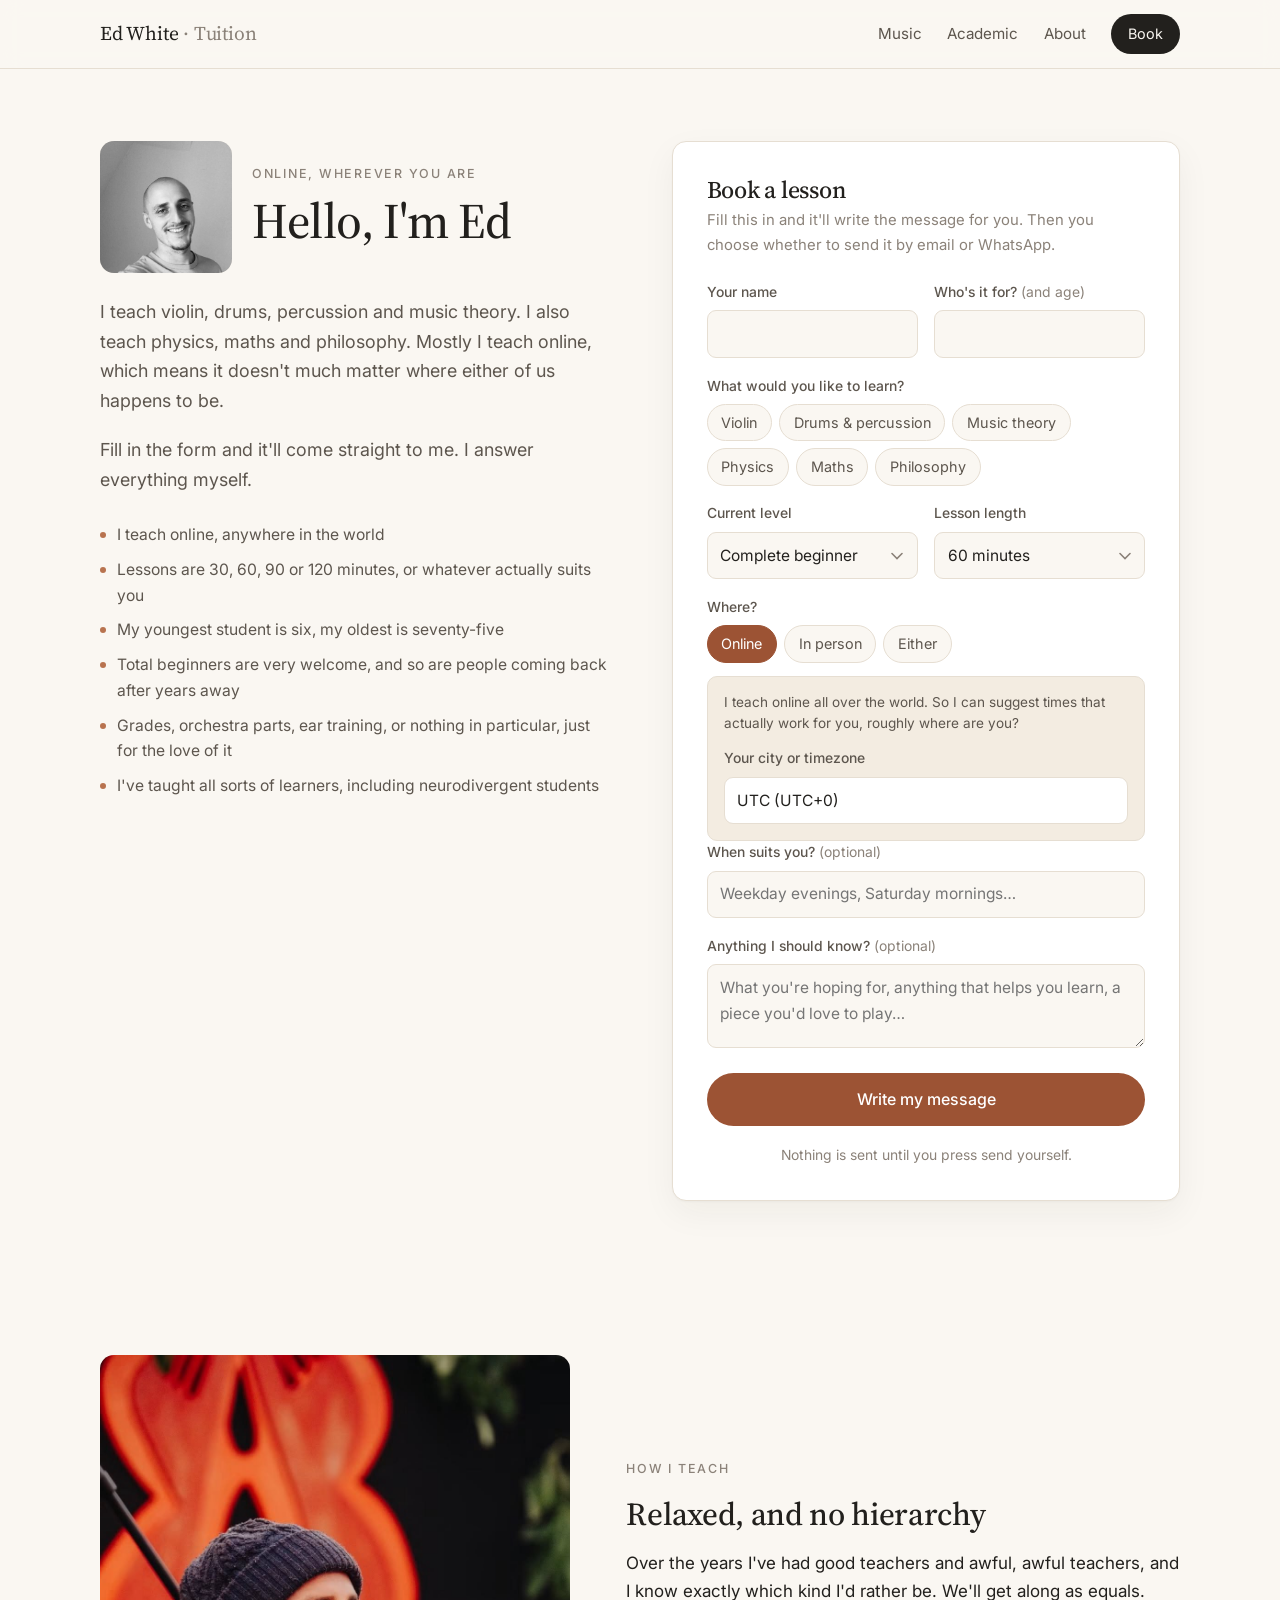
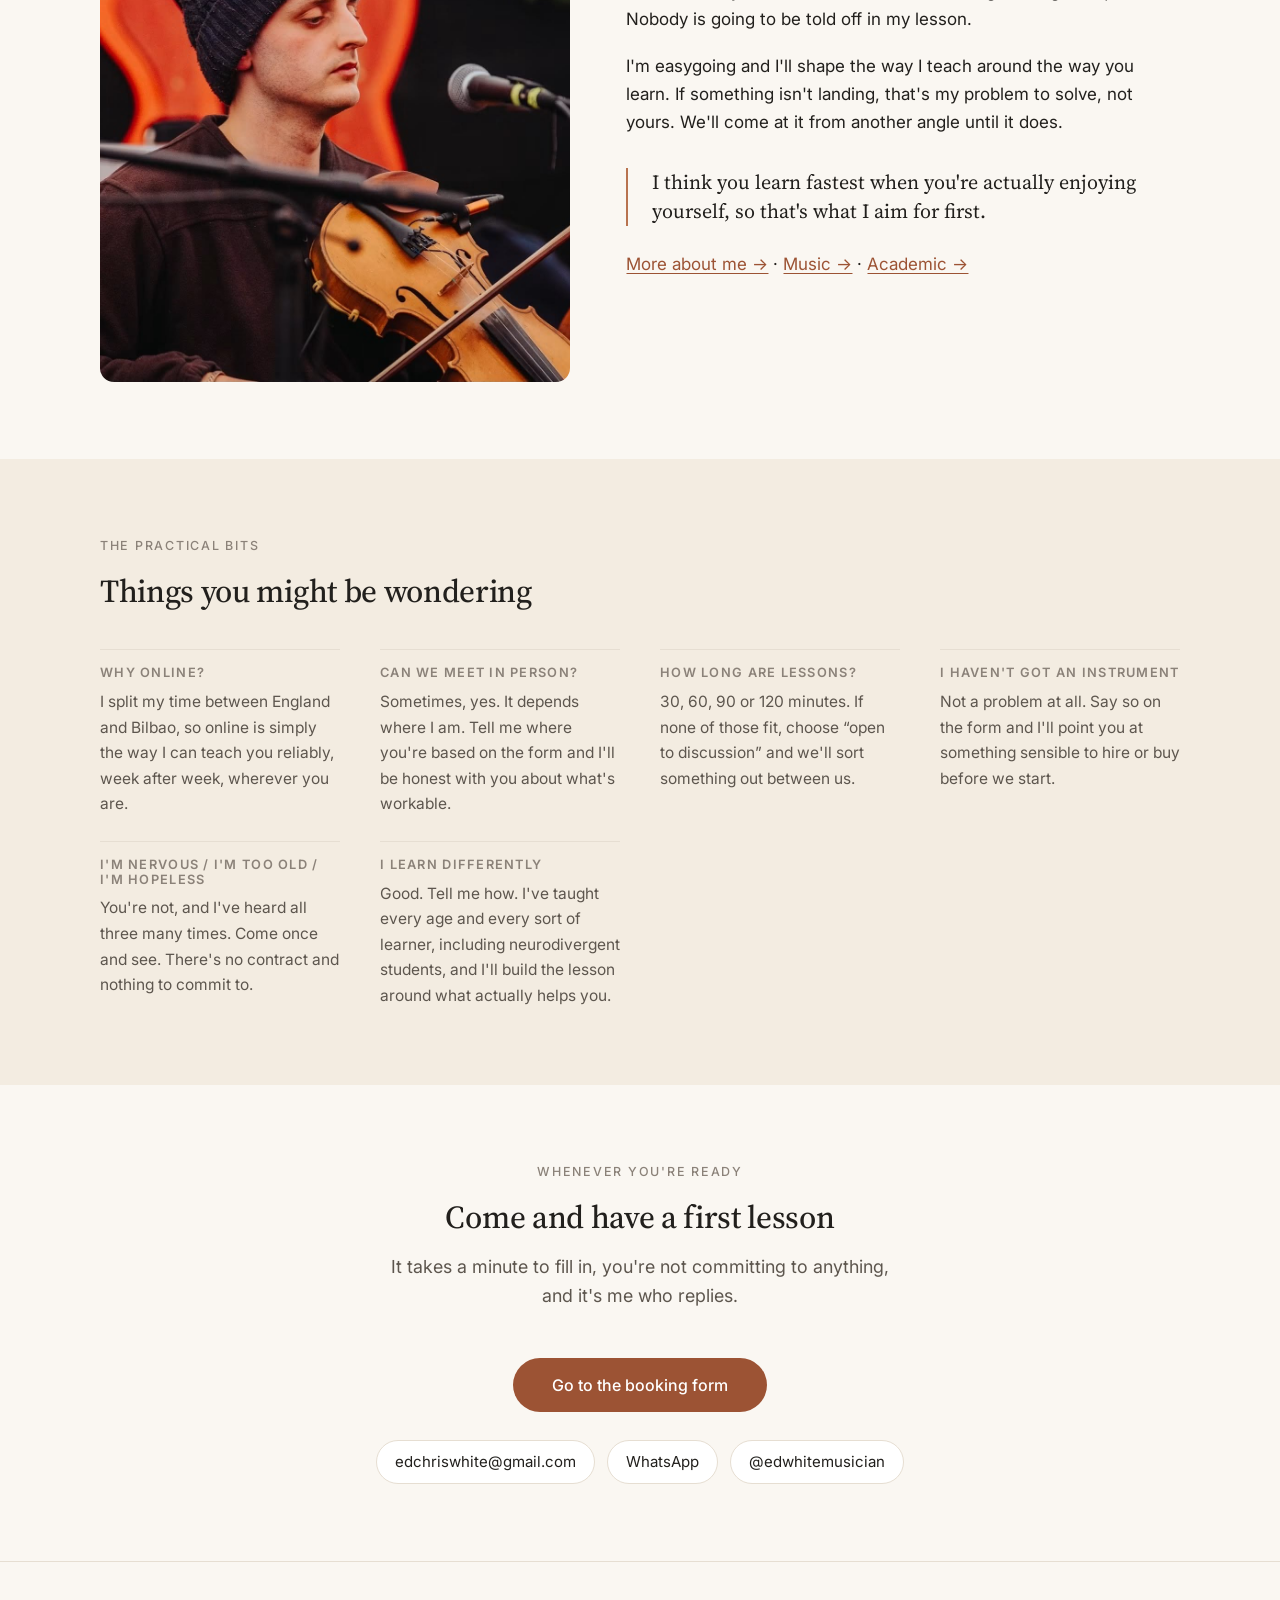
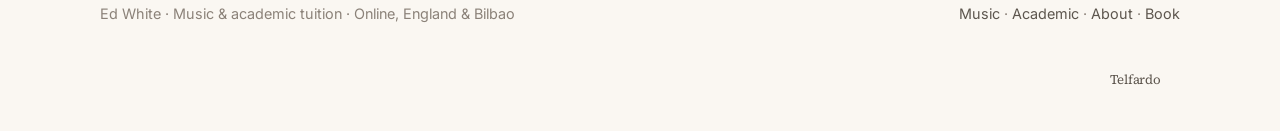
==== commit eeb2508d: "remove em dashes and gallery page" ====
--- a/index.html
+++ b/index.html
@@ -3,8 +3,9 @@
 <head>
 <meta charset="utf-8">
 <meta name="viewport" content="width=device-width, initial-scale=1">
-<title>Lessons with Ed White — Music &amp; Academic Tuition</title>
-<meta name="description" content="I teach violin, drums, percussion and music theory, and physics, maths and philosophy. Mostly online, wherever you are — and in person when I'm in England or Bilbao.">
+<title>Lessons with Ed White | Music &amp; Academic Tuition</title>
+<meta name="description" content="I teach violin, drums, percussion and music theory, and physics, maths and philosophy. Mostly online, wherever you are, and in person when I'm in England or Bilbao.">
+<link rel="icon" href="favicon.svg" type="image/svg+xml">
 <link rel="preconnect" href="https://fonts.googleapis.com">
 <link rel="preconnect" href="https://fonts.gstatic.com" crossorigin>
 <link href="https://fonts.googleapis.com/css2?family=Inter:wght@400;500;600&family=Source+Serif+4:opsz,wght@8..60,400;8..60,500&display=swap" rel="stylesheet">
@@ -22,7 +23,6 @@
       <a href="music.html">Music</a>
       <a href="academic.html">Academic</a>
       <a href="about.html">About</a>
-      <a href="gallery.html">Gallery</a>
       <a class="btn-sm" href="#book">Book</a>
     </nav>
   </div>
@@ -41,7 +41,7 @@
           </div>
           <div>
             <p class="eyebrow">Online, wherever you are</p>
-            <h1>Hello — I'm Ed</h1>
+            <h1>Hello, I'm Ed</h1>
           </div>
         </div>
 
@@ -57,10 +57,10 @@
 
         <ul class="facts">
           <li>I teach online, anywhere in the world</li>
-          <li>Lessons are 30, 60, 90 or 120 minutes — or whatever actually suits you</li>
+          <li>Lessons are 30, 60, 90 or 120 minutes, or whatever actually suits you</li>
           <li>My youngest student is six, my oldest is seventy-five</li>
           <li>Total beginners are very welcome, and so are people coming back after years away</li>
-          <li>Grades, orchestra parts, ear training — or nothing in particular, just for the love of it</li>
+          <li>Grades, orchestra parts, ear training, or nothing in particular, just for the love of it</li>
           <li>I've taught all sorts of learners, including neurodivergent students</li>
         </ul>
       </div>
@@ -68,7 +68,7 @@
       <!-- Booking form -->
       <div class="booking" id="book">
         <h2>Book a lesson</h2>
-        <p class="form-note">Fill this in and it'll write the message for you — then you choose whether to send it by email or WhatsApp.</p>
+        <p class="form-note">Fill this in and it'll write the message for you. Then you choose whether to send it by email or WhatsApp.</p>
 
         <form id="booking-form" novalidate>
 
@@ -124,7 +124,7 @@
             <div class="chips" id="where">
               <input type="radio" name="where" id="w-online" value="Online" checked><label for="w-online">Online</label>
               <input type="radio" name="where" id="w-person" value="In person"><label for="w-person">In person</label>
-              <input type="radio" name="where" id="w-either" value="Either — happy to discuss"><label for="w-either">Either</label>
+              <input type="radio" name="where" id="w-either" value="Either, happy to discuss"><label for="w-either">Either</label>
             </div>
           </div>
 
@@ -145,7 +145,7 @@
             <p class="reveal-note">
               I move between <strong>England and Bilbao</strong>, so lessons in the same room
               depend on where I am at the time. Tell me where you are and I'll let you know
-              when I'm next nearby — and if the timing doesn't work, online always does.
+              when I'm next nearby. If the timing doesn't work, online always does.
             </p>
             <div class="field">
               <label for="based">Where are you based?</label>
@@ -183,8 +183,8 @@
           </p>
           <p class="preview-hint">
             <strong>Using something else?</strong> Press <em>Copy the message</em> above, then paste it
-            into a new email to <a href="mailto:edchriswhite@gmail.com">edchriswhite@gmail.com</a> —
-            that works whatever you use. Or send it on WhatsApp to
+            into a new email to <a href="mailto:edchriswhite@gmail.com">edchriswhite@gmail.com</a>.
+            That works whatever you use. Or send it on WhatsApp to
             <a href="https://wa.me/447710241930">+44 7710 241930</a>.
           </p>
         </div>
@@ -212,7 +212,7 @@
         </p>
         <p>
           I'm easygoing and I'll shape the way I teach around the way you learn. If something
-          isn't landing, that's my problem to solve, not yours — we'll come at it from another
+          isn't landing, that's my problem to solve, not yours. We'll come at it from another
           angle until it does.
         </p>
         <p class="quote">I think you learn fastest when you're actually enjoying yourself, so that's what I aim for first.</p>
@@ -241,7 +241,7 @@
         </div>
         <div>
           <h3>Can we meet in person?</h3>
-          <p>Sometimes, yes — it depends where I am. Tell me where you're based on the form and I'll be honest with you about what's workable.</p>
+          <p>Sometimes, yes. It depends where I am. Tell me where you're based on the form and I'll be honest with you about what's workable.</p>
         </div>
         <div>
           <h3>How long are lessons?</h3>
@@ -257,7 +257,7 @@
         </div>
         <div>
           <h3>I learn differently</h3>
-          <p>Good — tell me how. I've taught every age and every sort of learner, including neurodivergent students, and I'll build the lesson around what actually helps you.</p>
+          <p>Good. Tell me how. I've taught every age and every sort of learner, including neurodivergent students, and I'll build the lesson around what actually helps you.</p>
         </div>
       </div>
     </div>
@@ -284,7 +284,7 @@
 <footer class="site-foot">
   <div class="wrap">
     <p>Ed White · Music &amp; academic tuition · Online, England &amp; Bilbao</p>
-    <p><a href="music.html">Music</a> · <a href="academic.html">Academic</a> · <a href="about.html">About</a> · <a href="gallery.html">Gallery</a> · <a href="#book">Book</a></p>
+    <p><a href="music.html">Music</a> · <a href="academic.html">Academic</a> · <a href="about.html">About</a> · <a href="#book">Book</a></p>
     <p class="credit"><a href="https://telfardo.com" rel="noopener"><span class="swap"><span class="front">Site by</span><span class="back">Need one?</span></span><span class="me">Telfardo</span><span class="swap arrow"><span class="front"></span><span class="back">&rarr;</span></span></a></p>
   </div>
 </footer>
--- a/styles.css
+++ b/styles.css
@@ -1,4 +1,4 @@
-/* Ed White Tuition — quiet, warm, unfussy.
+/* Ed White Tuition: quiet, warm, unfussy.
    One accent colour, lots of air, no gimmicks. */
 
 :root {
@@ -141,7 +141,7 @@
 
 .hero h1 { margin-bottom: 0.65rem; }
 
-/* Small portrait sitting beside the page title — deliberately modest, and
+/* Small portrait sitting beside the page title, deliberately modest and
    square, so there's no crop to go wrong on any screen. */
 
 .hero-intro {
@@ -223,6 +223,7 @@
 
 input[type="text"],
 input[type="email"],
+input[type="password"],
 select,
 textarea {
   width: 100%;
@@ -544,32 +545,6 @@
 .cta-band .btn { margin-top: 1.75rem; }
 .cta-band .btn-primary { width: auto; padding-inline: 2.4rem; }
 
-/* ---------- gallery ---------- */
-
-.gallery {
-  display: grid;
-  grid-template-columns: repeat(auto-fit, minmax(260px, 1fr));
-  gap: 1.1rem;
-}
-
-.gallery figure {
-  margin: 0;
-}
-
-.gallery .photo {
-  border-radius: var(--radius);
-  overflow: hidden;
-  background: var(--paper-warm);
-  aspect-ratio: 3 / 4;
-}
-.gallery .photo img { width: 100%; height: 100%; object-fit: cover; }
-
-.gallery .wide { grid-column: span 2; }
-.gallery .wide .photo { aspect-ratio: 3 / 2; }
-
-/* square source images sit better without a tall crop */
-.gallery .square .photo { aspect-ratio: 1 / 1; }
-
 /* ---------- student note cards (stand-ins until lesson photos exist) ---------- */
 
 .note-cards {
@@ -602,13 +577,6 @@
 .note-card p {
   font-size: 0.97rem;
   color: var(--ink-soft);
-}
-
-.gallery figcaption {
-  margin-top: 0.7rem;
-  font-size: 0.88rem;
-  color: var(--ink-faint);
-  line-height: 1.5;
 }
 
 /* ---------- long-form prose ---------- */
@@ -784,8 +752,6 @@
   /* Once the sidebar stacks it stops being a glanceable margin note and
      turns into a long list between the photo and the prose. */
   .credentials { display: none; }
-  .gallery .wide { grid-column: span 1; }
-  .gallery .wide .photo { aspect-ratio: 3 / 2; }
   .note-cards { grid-template-columns: 1fr; }
 
   .story.flip .story-text { order: 0; }
--- a/admin.css
+++ b/admin.css
@@ -142,3 +142,104 @@
   .edw-bar { font-size: 0.8rem; padding: 0.55rem 0.7rem; }
   .edw-panel { right: 0.6rem; left: 0.6rem; width: auto; }
 }
+
+/* ---- photo replacement & destructive actions ---- */
+
+.edw-panel .edw-file {
+  display: block;
+  margin-bottom: 0.9rem;
+}
+.edw-panel .edw-file input[type="file"] {
+  display: block;
+  width: 100%;
+  margin-top: 0.35rem;
+  font: inherit;
+  font-size: 0.82rem;
+}
+.edw-panel .edw-upload-note {
+  margin: -0.4rem 0 0.9rem;
+  font-size: 0.8rem;
+  color: var(--ink-soft);
+}
+.edw-panel .edw-upload-note[hidden] { display: none; }
+
+.edw-section-tools .edw-danger { color: #a4342a; }
+.edw-section-tools .edw-danger:hover { background: #a4342a; border-color: #a4342a; color: #fff; }
+
+/* ---- delete a single block ---- */
+
+.edw-kill {
+  position: absolute;
+  z-index: 9998;
+  width: 20px;
+  height: 20px;
+  padding: 0;
+  line-height: 18px;
+  text-align: center;
+  font-size: 15px;
+  border-radius: 50%;
+  border: 1px solid #a4342a;
+  background: #fff;
+  color: #a4342a;
+  cursor: pointer;
+  box-shadow: 0 2px 6px rgba(34, 32, 29, 0.18);
+}
+.edw-kill:hover { background: #a4342a; color: #fff; }
+.edw-kill[hidden] { display: none; }
+
+.edw-bar .edw-danger { color: #d98b7f; }
+.edw-bar .edw-danger:hover { background: #a4342a; border-color: #a4342a; color: #fff; }
+
+/* ---- in-page confirmation ---- */
+
+.edw-ask {
+  position: fixed;
+  inset: 0;
+  z-index: 10000;
+  display: flex;
+  align-items: center;
+  justify-content: center;
+  padding: 1.5rem;
+  background: rgba(34, 32, 29, 0.5);
+}
+.edw-ask-box {
+  width: min(100%, 420px);
+  background: #fff;
+  border-radius: 12px;
+  padding: 1.6rem 1.7rem 1.4rem;
+  box-shadow: 0 18px 50px rgba(34, 32, 29, 0.3);
+}
+.edw-ask-box h3 {
+  font-family: var(--serif, Georgia, serif);
+  font-size: 1.2rem;
+  margin: 0 0 0.5rem;
+  color: #22201d;
+}
+.edw-ask-box p {
+  margin: 0 0 1.4rem;
+  font-size: 0.93rem;
+  line-height: 1.55;
+  color: #5d564e;
+}
+.edw-ask-actions {
+  display: flex;
+  justify-content: flex-end;
+  gap: 0.6rem;
+}
+.edw-ask-actions button {
+  font: inherit;
+  font-size: 0.9rem;
+  padding: 0.5rem 1.1rem;
+  border-radius: 100px;
+  border: 1px solid #e6ded2;
+  background: #fff;
+  color: #5d564e;
+  cursor: pointer;
+}
+.edw-ask-actions button:hover { border-color: #b8734f; color: #22201d; }
+.edw-ask-actions .edw-go {
+  background: #9c5334;
+  border-color: #9c5334;
+  color: #fff;
+}
+.edw-ask-actions .edw-go:hover { background: #86462b; color: #fff; }
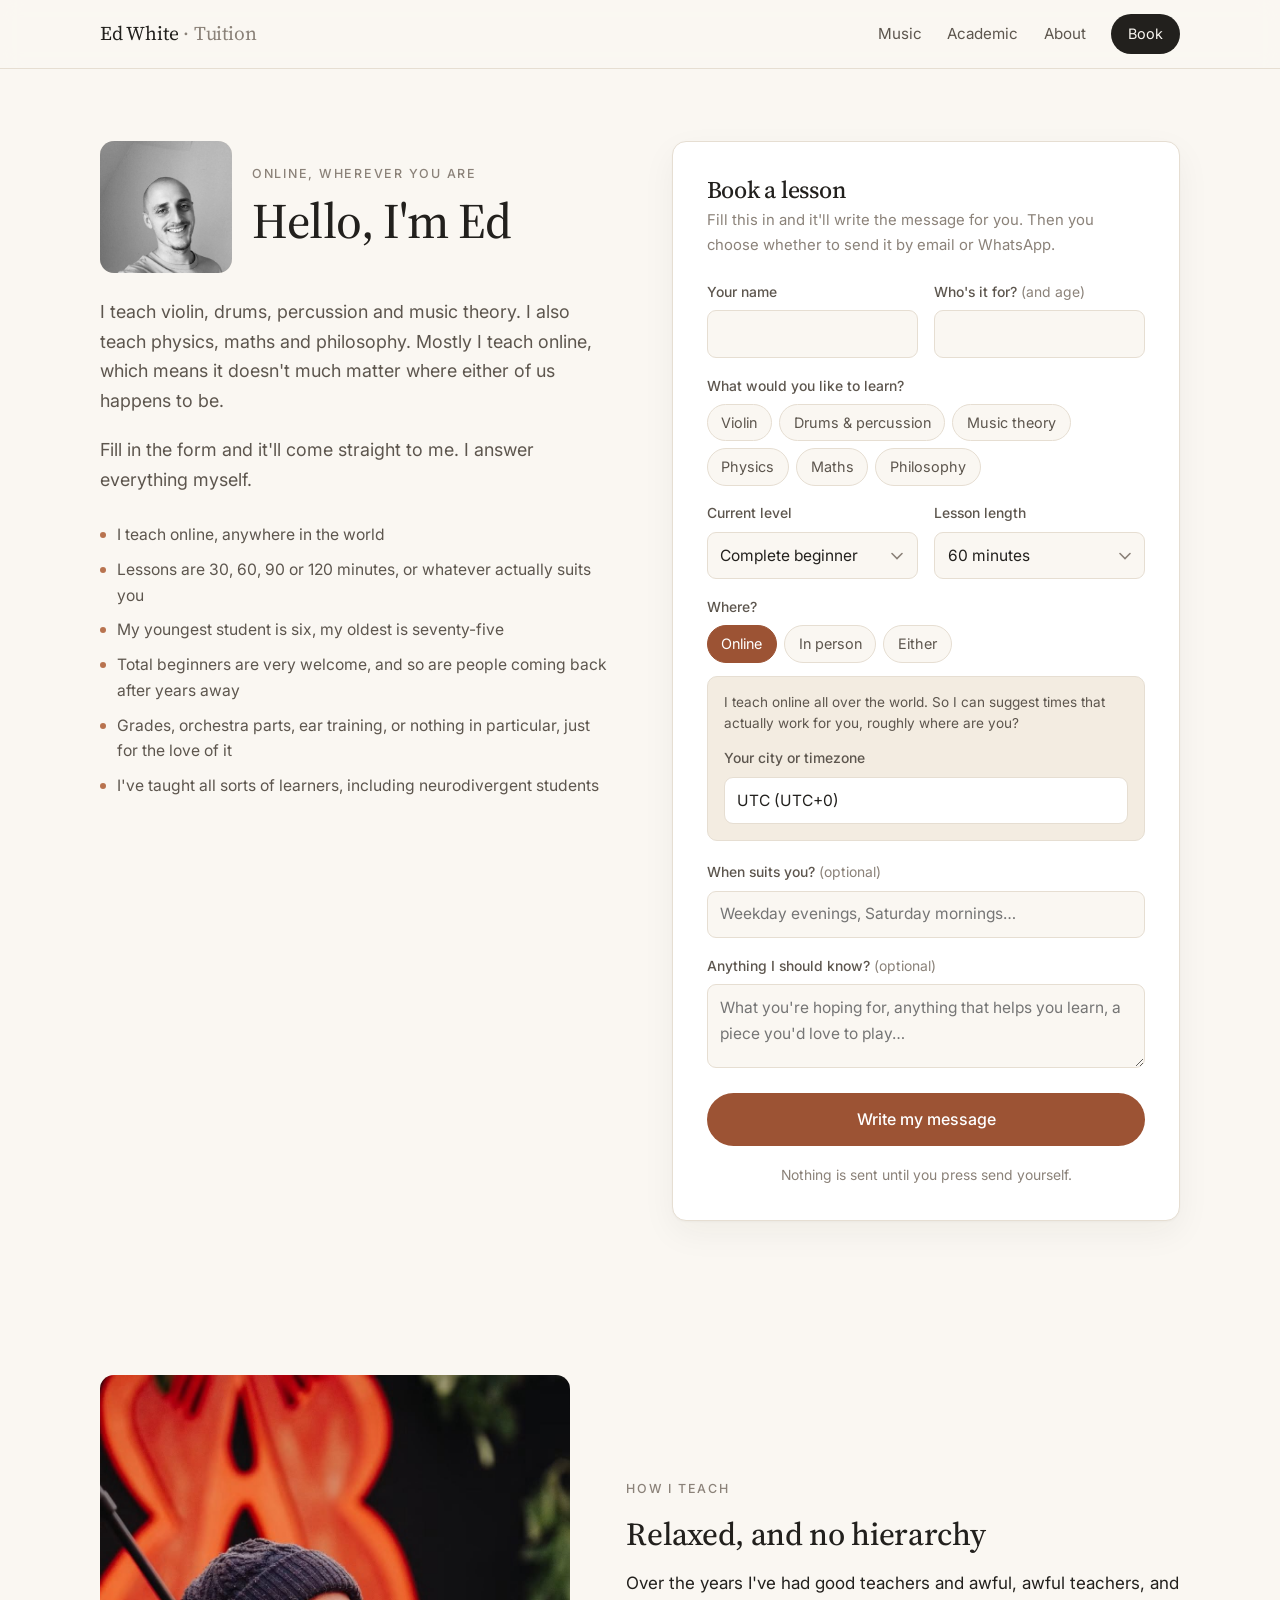
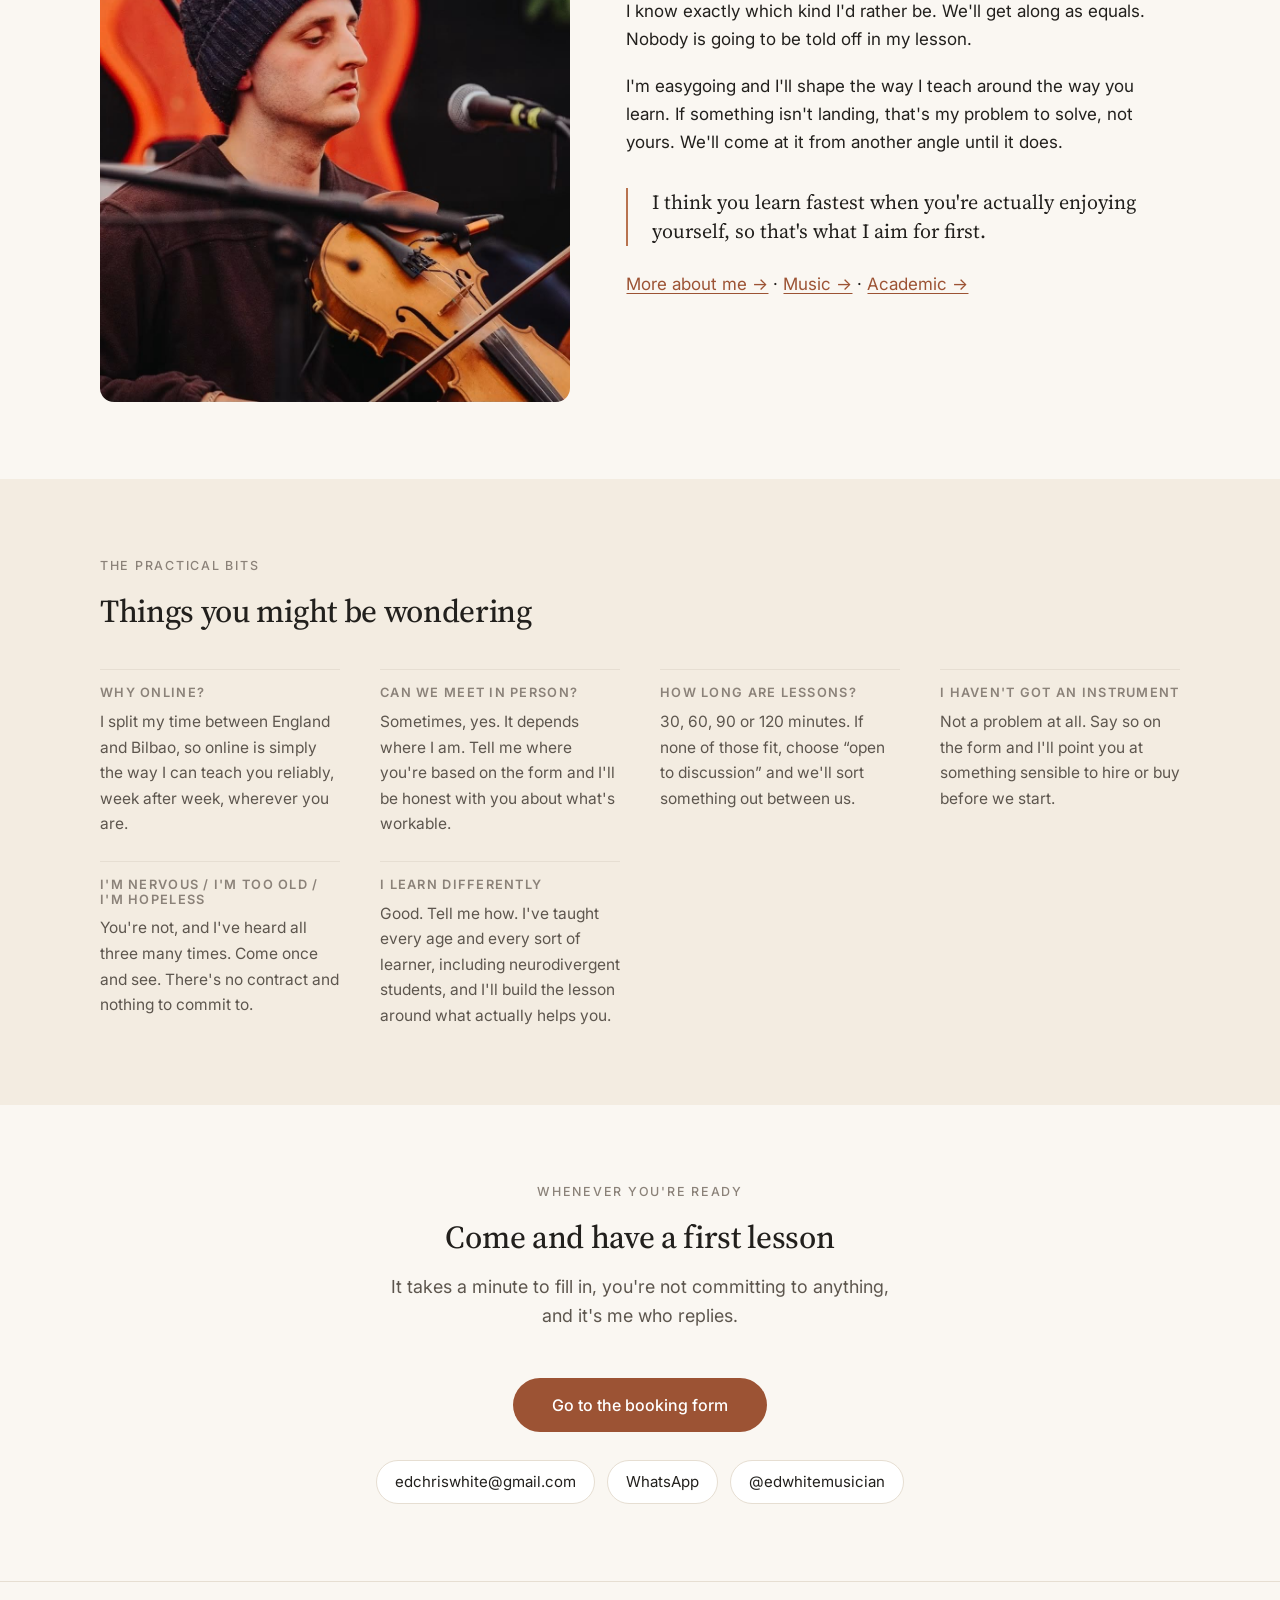
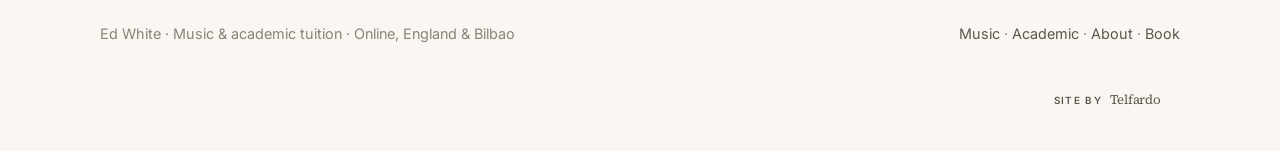
==== commit 3112a2bc: "improve form spacing and shorten page titles" ====
--- a/index.html
+++ b/index.html
@@ -3,7 +3,7 @@
 <head>
 <meta charset="utf-8">
 <meta name="viewport" content="width=device-width, initial-scale=1">
-<title>Lessons with Ed White | Music &amp; Academic Tuition</title>
+<title>Lessons with Ed</title>
 <meta name="description" content="I teach violin, drums, percussion and music theory, and physics, maths and philosophy. Mostly online, wherever you are, and in person when I'm in England or Bilbao.">
 <link rel="icon" href="favicon.svg" type="image/svg+xml">
 <link rel="preconnect" href="https://fonts.googleapis.com">
--- a/styles.css
+++ b/styles.css
@@ -360,7 +360,7 @@
   border: 1px solid var(--line);
   border-radius: 10px;
   padding: 0.9rem 1rem 1rem;
-  margin-top: -0.2rem;
+  margin: -0.2rem 0 1.25rem;
 }
 .field-reveal[hidden] { display: none; }
 .field-reveal .field:last-child { margin-bottom: 0; }
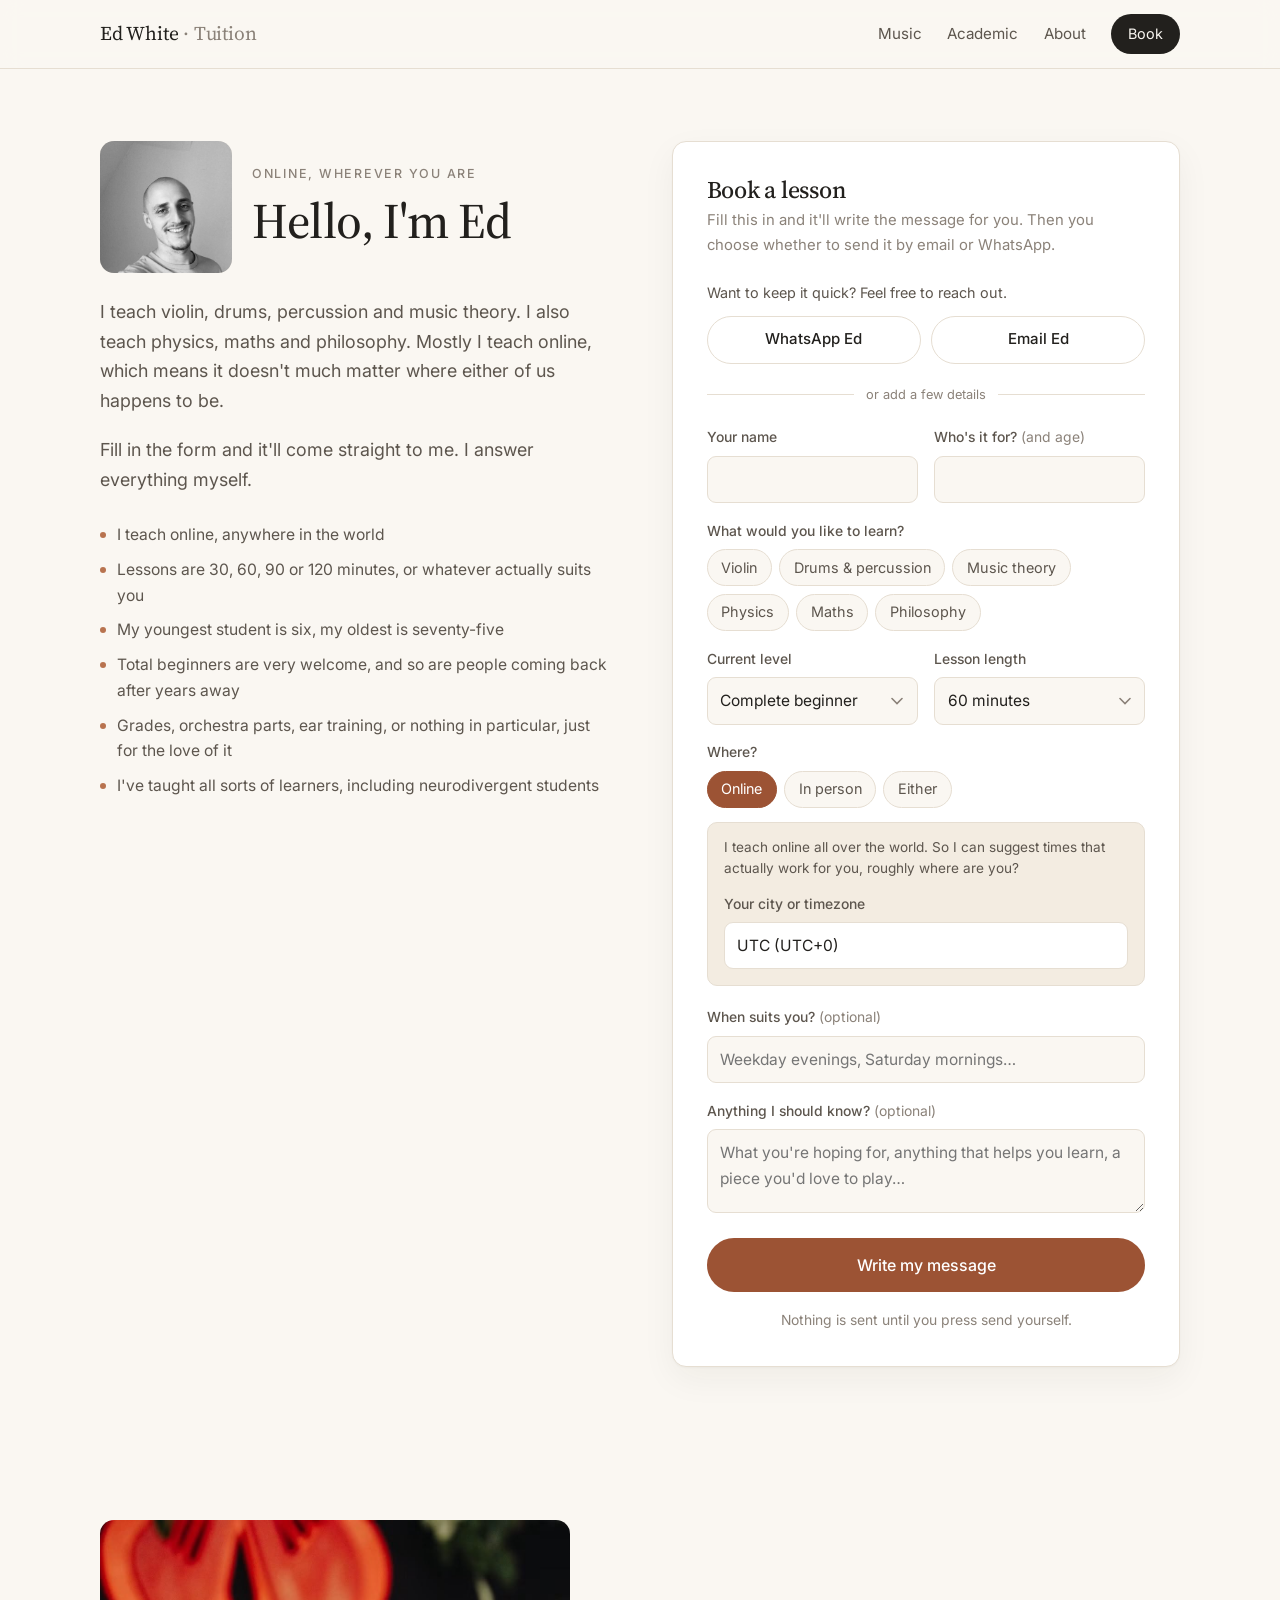
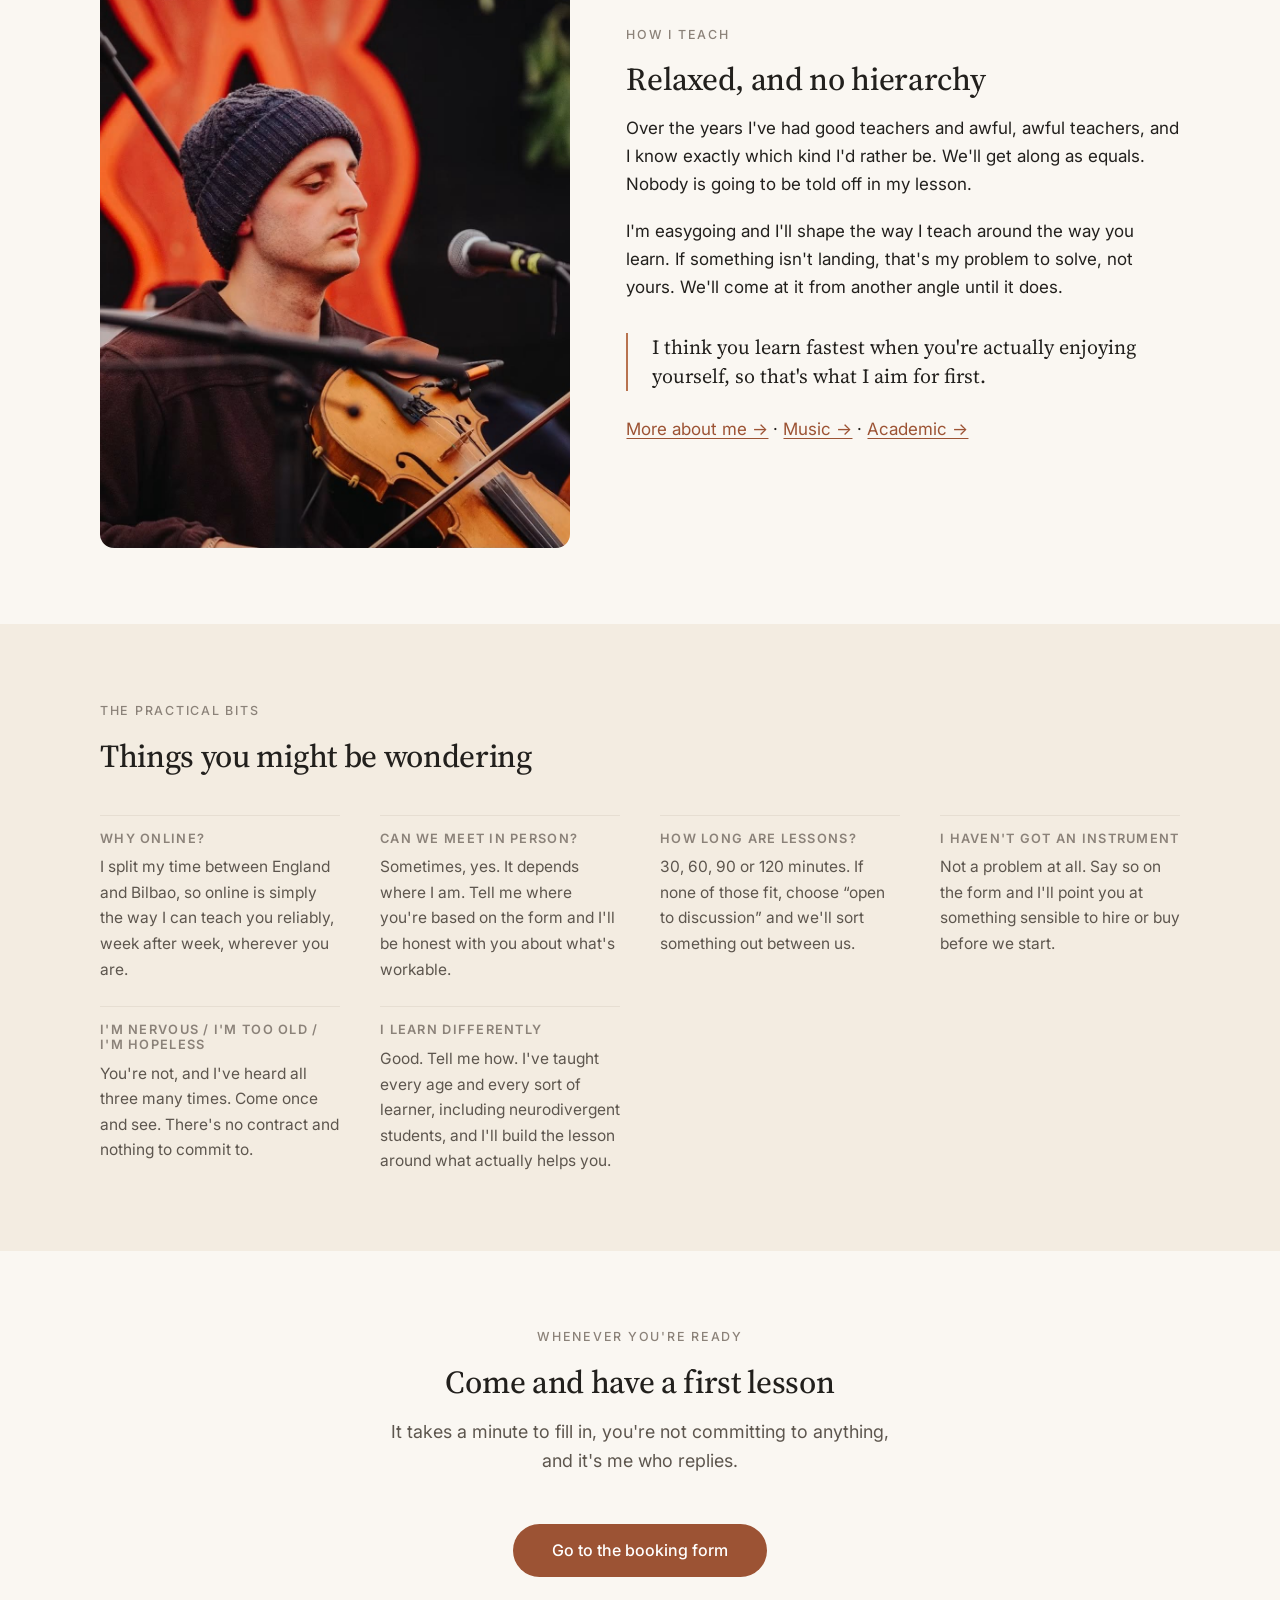
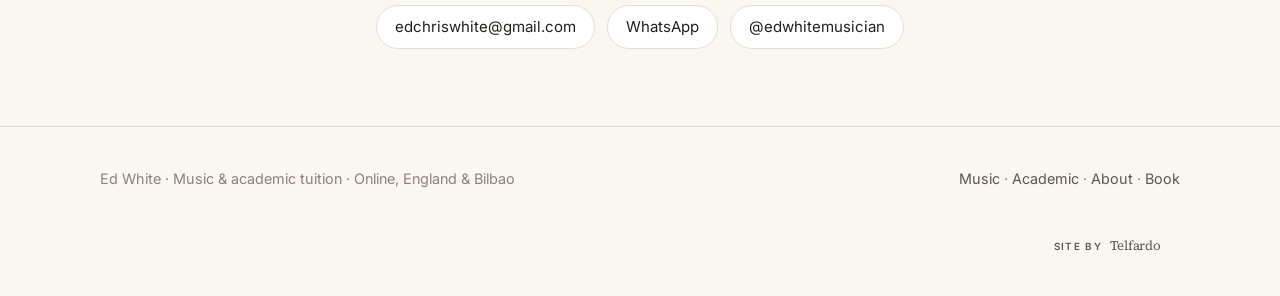
==== commit 82ffb878: "add quick lesson enquiry links" ====
--- a/index.html
+++ b/index.html
@@ -70,6 +70,15 @@
         <h2>Book a lesson</h2>
         <p class="form-note">Fill this in and it'll write the message for you. Then you choose whether to send it by email or WhatsApp.</p>
 
+        <div class="quick-contact">
+          <p>Want to keep it quick? Feel free to reach out.</p>
+          <div class="quick-contact-actions" role="group" aria-label="Contact Ed">
+            <a class="btn btn-ghost" href="https://wa.me/447710241930?text=Hi%20Ed%2C%20I%E2%80%99m%20interested%20in%20lessons%20and%20would%20like%20to%20find%20out%20more.%20Could%20you%20let%20me%20know%20about%20availability%20and%20prices%3F%20Thanks!">WhatsApp Ed</a>
+            <a class="btn btn-ghost" href="mailto:edchriswhite@gmail.com?subject=Lesson%20enquiry&amp;body=Hi%20Ed%2C%20I%E2%80%99m%20interested%20in%20lessons%20and%20would%20like%20to%20find%20out%20more.%20Could%20you%20let%20me%20know%20about%20availability%20and%20prices%3F%20Thanks!">Email Ed</a>
+          </div>
+          <div class="form-divider"><span>or add a few details</span></div>
+        </div>
+
         <form id="booking-form" novalidate>
 
           <div class="field-row">
--- a/styles.css
+++ b/styles.css
@@ -204,6 +204,42 @@
 
 .booking h2 { font-size: 1.5rem; margin-bottom: 0.3rem; }
 .booking .form-note { font-size: 0.93rem; color: var(--ink-faint); margin-bottom: 1.5rem; }
+
+.quick-contact { margin-bottom: 1.35rem; }
+.quick-contact > p {
+  margin-bottom: 0.7rem;
+  font-size: 0.9rem;
+  color: var(--ink-soft);
+}
+.quick-contact-actions {
+  display: grid;
+  grid-template-columns: 1fr 1fr;
+  gap: 0.65rem;
+}
+.quick-contact-actions .btn {
+  display: inline-flex;
+  align-items: center;
+  justify-content: center;
+  min-height: 44px;
+  padding: 0.65rem 1rem;
+  font-size: 0.94rem;
+}
+.form-divider {
+  display: flex;
+  align-items: center;
+  gap: 0.75rem;
+  margin-top: 1.25rem;
+  color: var(--ink-faint);
+  font-size: 0.8rem;
+  white-space: nowrap;
+}
+.form-divider::before,
+.form-divider::after {
+  content: "";
+  height: 1px;
+  flex: 1;
+  background: var(--line);
+}
 
 .field { margin-bottom: 1.05rem; }
 .field-row {
@@ -295,6 +331,10 @@
   text-align: center;
   transition: background 0.15s ease, color 0.15s ease, border-color 0.15s ease;
 }
+.btn:focus-visible {
+  outline: 3px solid rgba(156, 83, 52, 0.28);
+  outline-offset: 2px;
+}
 
 .btn-primary { background: var(--accent); color: #fff; width: 100%; }
 .btn-primary:hover { background: #86462b; color: #fff; }
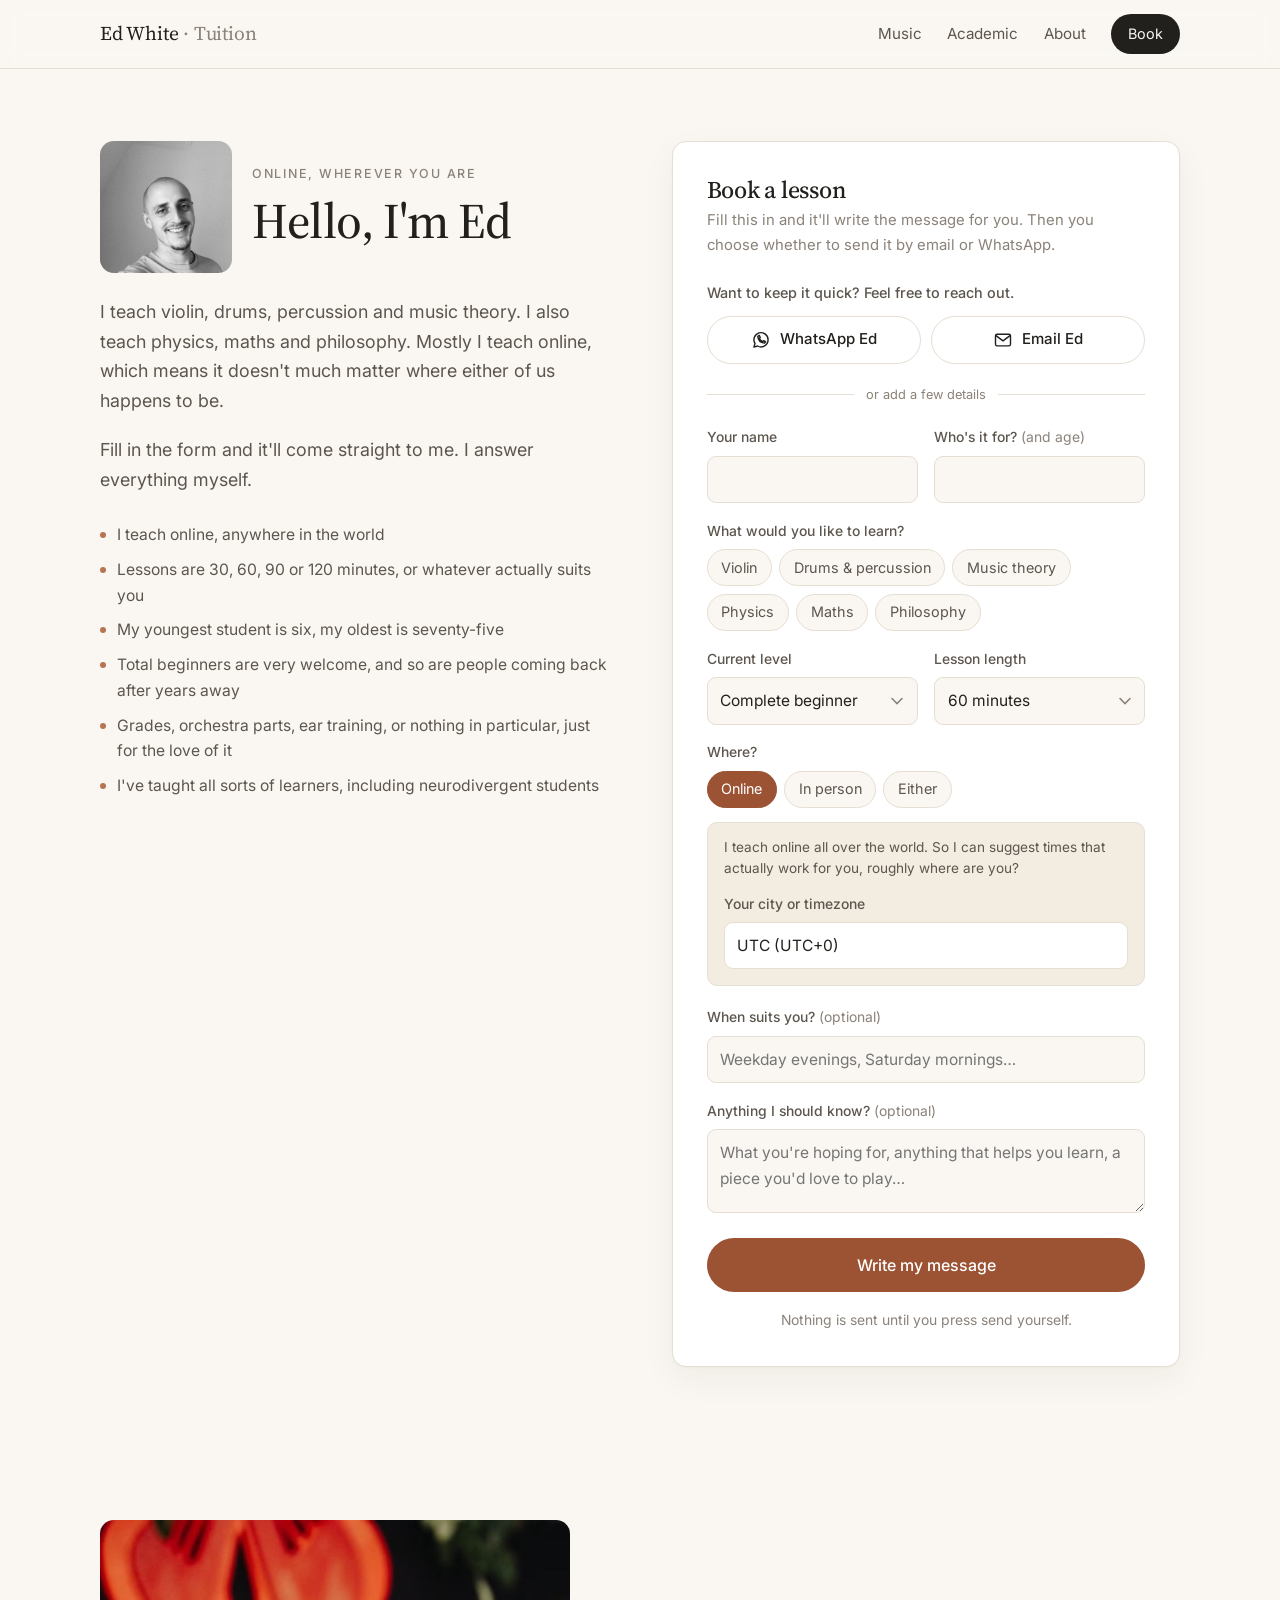
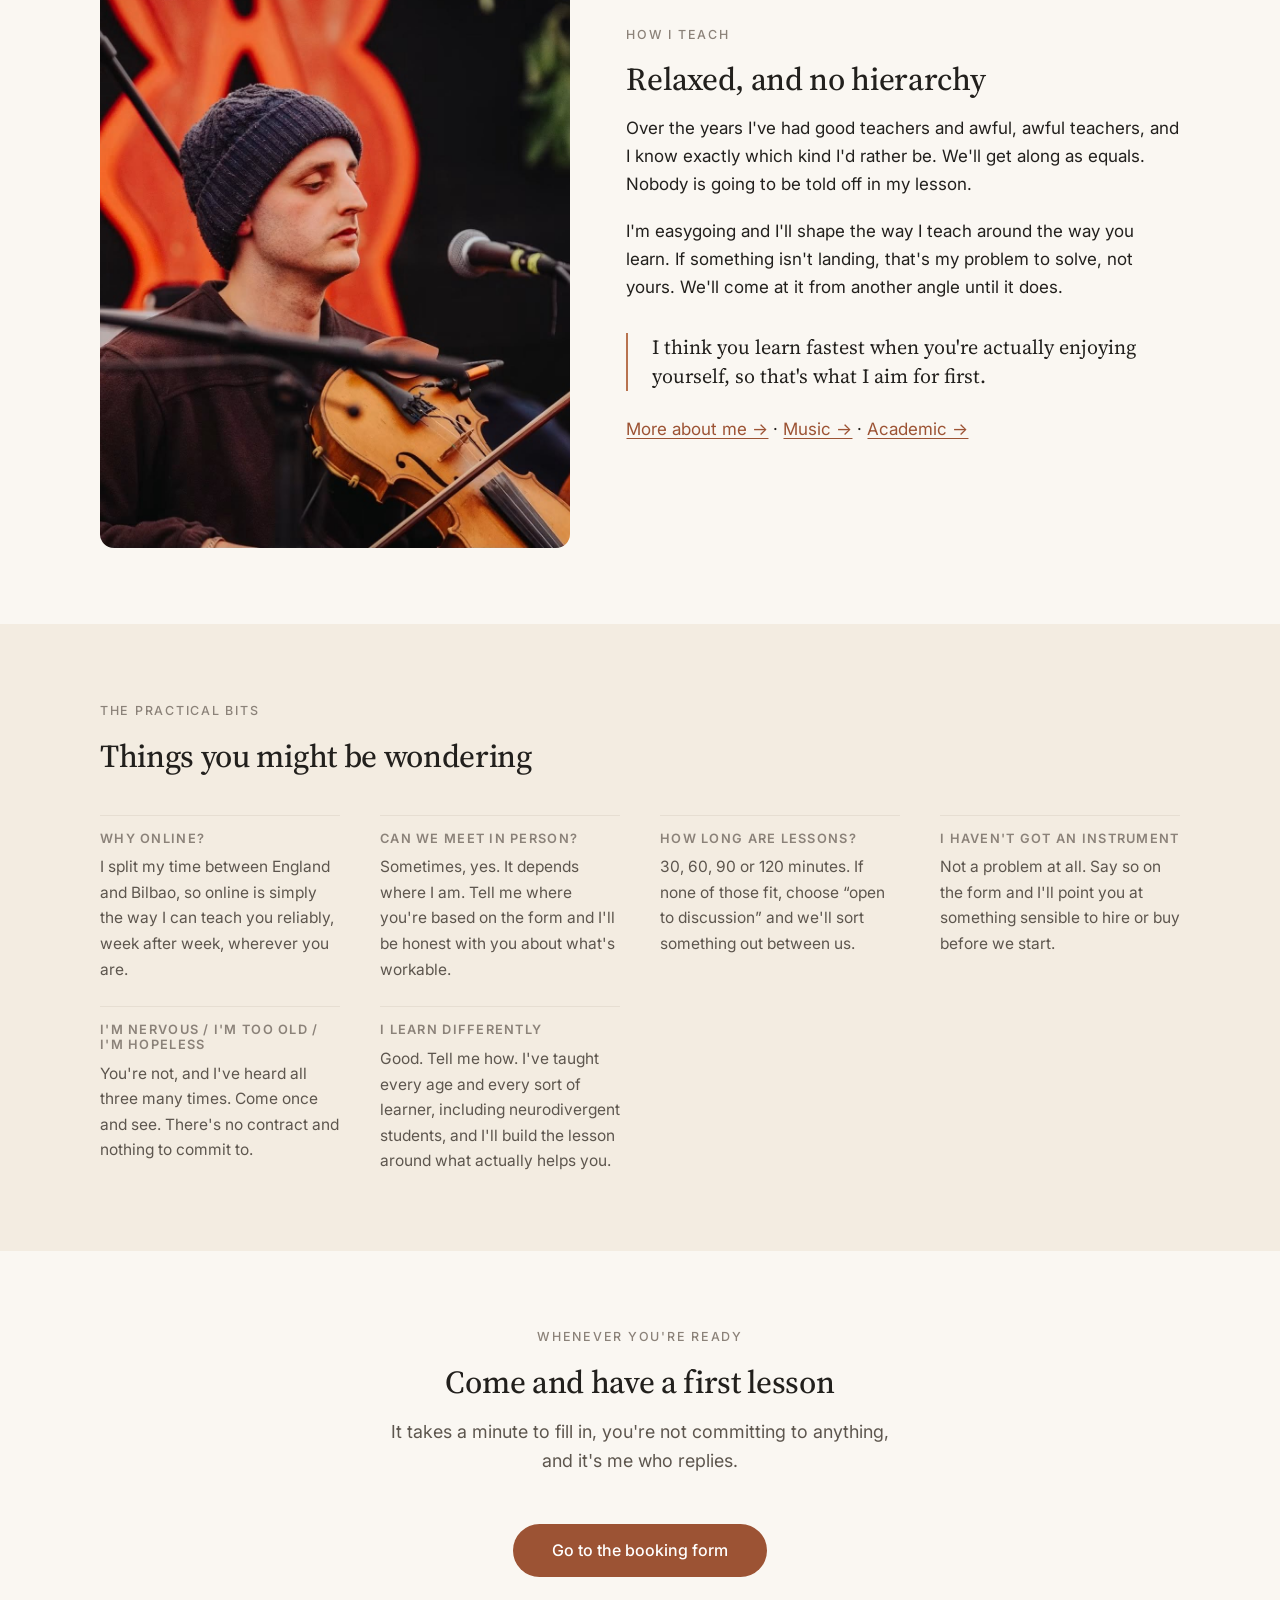
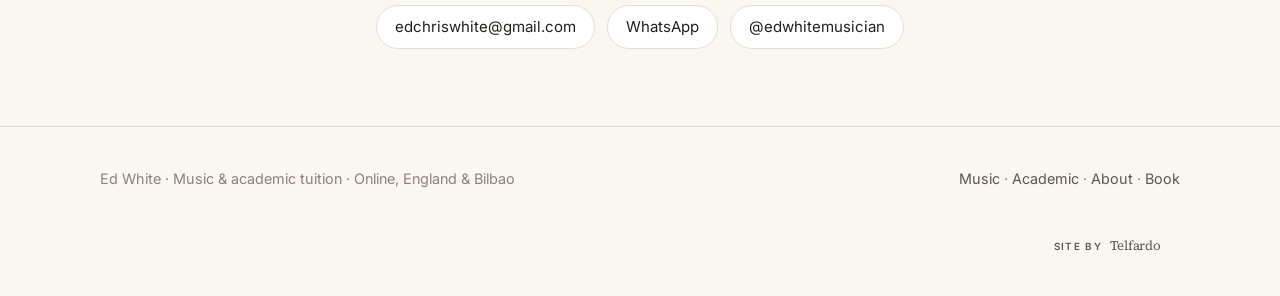
==== commit abce77bb: "add contact icons to enquiry buttons" ====
--- a/index.html
+++ b/index.html
@@ -73,8 +73,20 @@
         <div class="quick-contact">
           <p>Want to keep it quick? Feel free to reach out.</p>
           <div class="quick-contact-actions" role="group" aria-label="Contact Ed">
-            <a class="btn btn-ghost" href="https://wa.me/447710241930?text=Hi%20Ed%2C%20I%E2%80%99m%20interested%20in%20lessons%20and%20would%20like%20to%20find%20out%20more.%20Could%20you%20let%20me%20know%20about%20availability%20and%20prices%3F%20Thanks!">WhatsApp Ed</a>
-            <a class="btn btn-ghost" href="mailto:edchriswhite@gmail.com?subject=Lesson%20enquiry&amp;body=Hi%20Ed%2C%20I%E2%80%99m%20interested%20in%20lessons%20and%20would%20like%20to%20find%20out%20more.%20Could%20you%20let%20me%20know%20about%20availability%20and%20prices%3F%20Thanks!">Email Ed</a>
+            <a class="btn btn-ghost" href="https://wa.me/447710241930?text=Hi%20Ed%2C%20I%E2%80%99m%20interested%20in%20lessons%20and%20would%20like%20to%20find%20out%20more.%20Could%20you%20let%20me%20know%20about%20availability%20and%20prices%3F%20Thanks!">
+              <svg class="quick-contact-icon" viewBox="0 0 24 24" aria-hidden="true">
+                <path d="M20.5 11.8a8.5 8.5 0 0 1-12.6 7.4l-4.4 1.3 1.3-4.3a8.5 8.5 0 1 1 15.7-4.4Z"/>
+                <path d="M8.1 7.6c.5 4.4 3.8 7.7 8.2 8.2l1.2-1.7-2.5-1.2-.9 1.1c-1.8-.7-3.4-2.3-4.1-4.1l1.1-.9-1.2-2.5-1.8 1.1Z"/>
+              </svg>
+              WhatsApp Ed
+            </a>
+            <a class="btn btn-ghost" href="mailto:edchriswhite@gmail.com?subject=Lesson%20enquiry&amp;body=Hi%20Ed%2C%20I%E2%80%99m%20interested%20in%20lessons%20and%20would%20like%20to%20find%20out%20more.%20Could%20you%20let%20me%20know%20about%20availability%20and%20prices%3F%20Thanks!">
+              <svg class="quick-contact-icon" viewBox="0 0 24 24" aria-hidden="true">
+                <rect x="3" y="5" width="18" height="14" rx="2"/>
+                <path d="m4 7 8 6 8-6"/>
+              </svg>
+              Email Ed
+            </a>
           </div>
           <div class="form-divider"><span>or add a few details</span></div>
         </div>
--- a/styles.css
+++ b/styles.css
@@ -209,6 +209,7 @@
 .quick-contact > p {
   margin-bottom: 0.7rem;
   font-size: 0.9rem;
+  font-weight: 500;
   color: var(--ink-soft);
 }
 .quick-contact-actions {
@@ -220,9 +221,21 @@
   display: inline-flex;
   align-items: center;
   justify-content: center;
+  gap: 0.55rem;
   min-height: 44px;
-  padding: 0.65rem 1rem;
+  padding: 0.65rem 0.75rem;
   font-size: 0.94rem;
+  white-space: nowrap;
+}
+.quick-contact-icon {
+  width: 20px;
+  height: 20px;
+  flex: none;
+  fill: none;
+  stroke: currentColor;
+  stroke-width: 1.7;
+  stroke-linecap: round;
+  stroke-linejoin: round;
 }
 .form-divider {
   display: flex;
@@ -808,6 +821,7 @@
 
 @media (max-width: 520px) {
   body { font-size: 16px; }
+  .quick-contact-actions .btn { gap: 0.4rem; padding-inline: 0.65rem; font-size: 0.9rem; }
   .field-row { grid-template-columns: 1fr; gap: 0; }
   .field-row .field { margin-bottom: 1.05rem; }
   .site-head .wrap { min-height: 0; }
